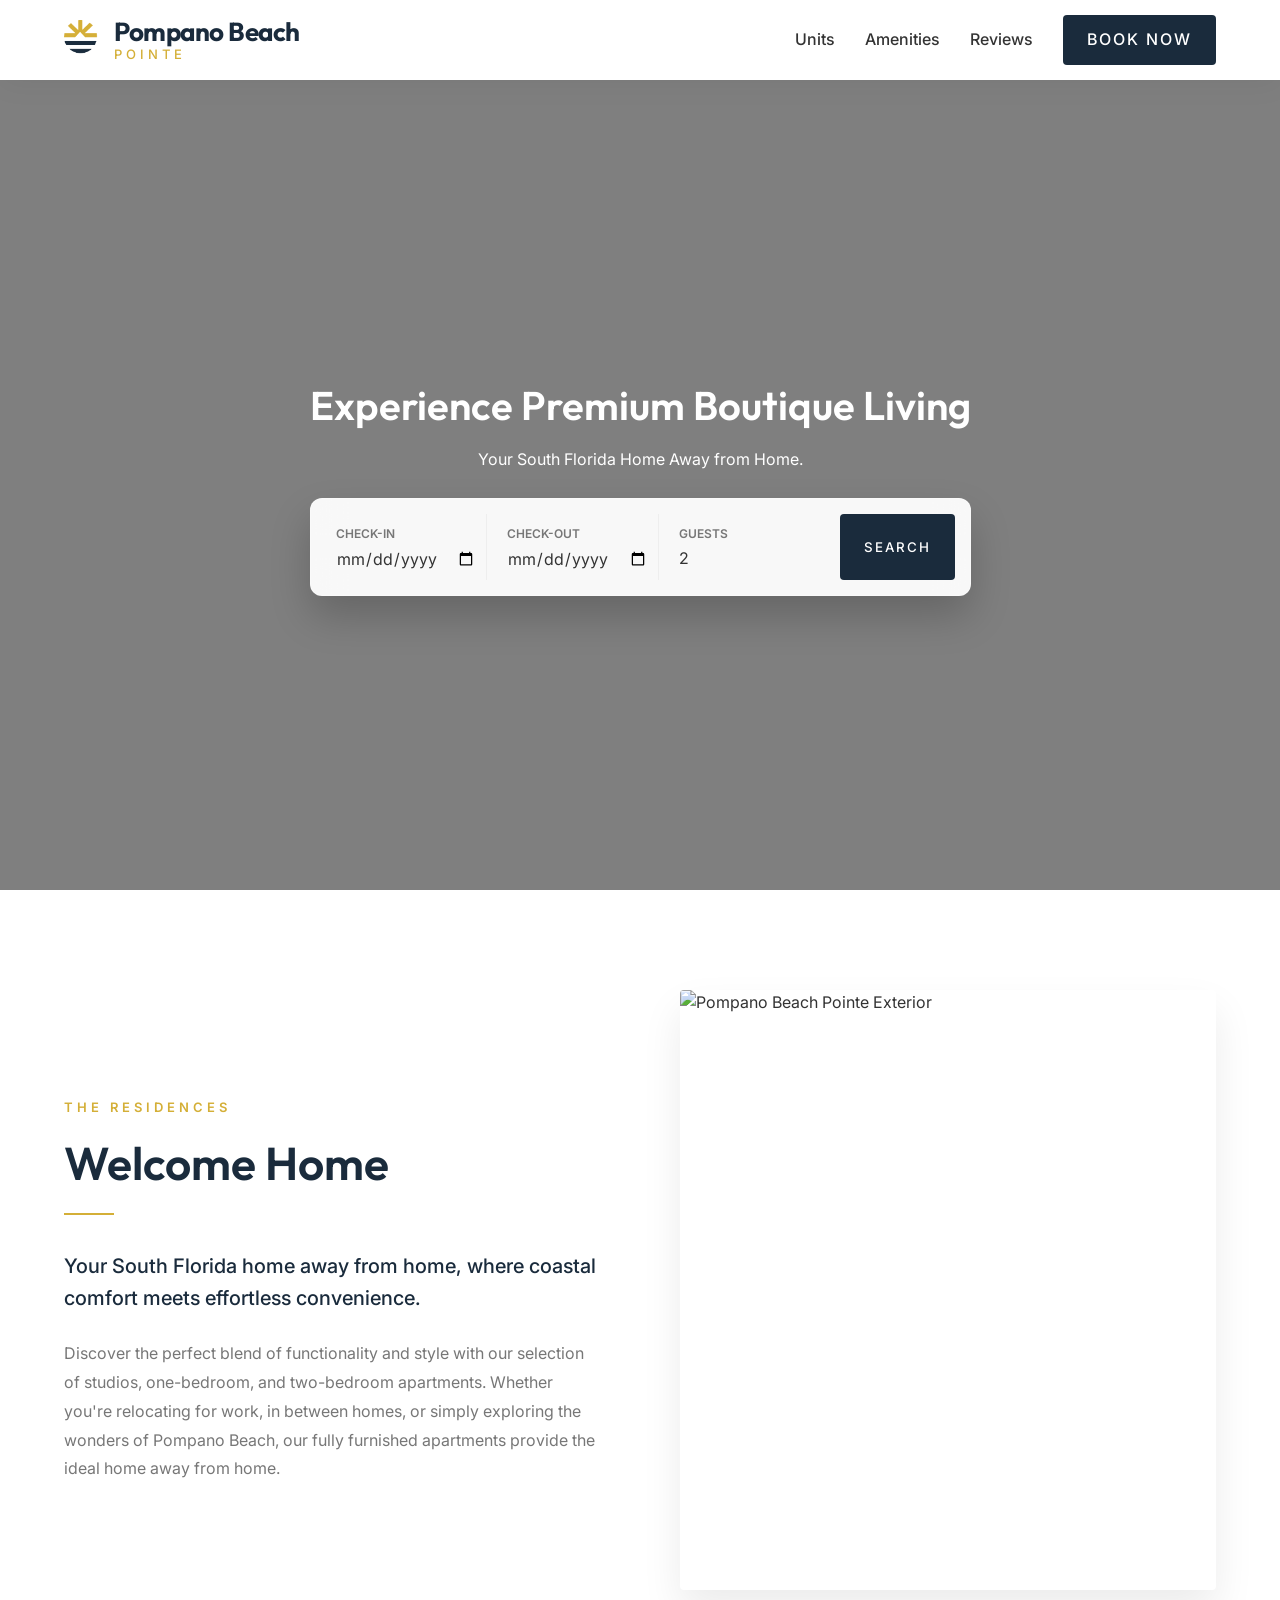
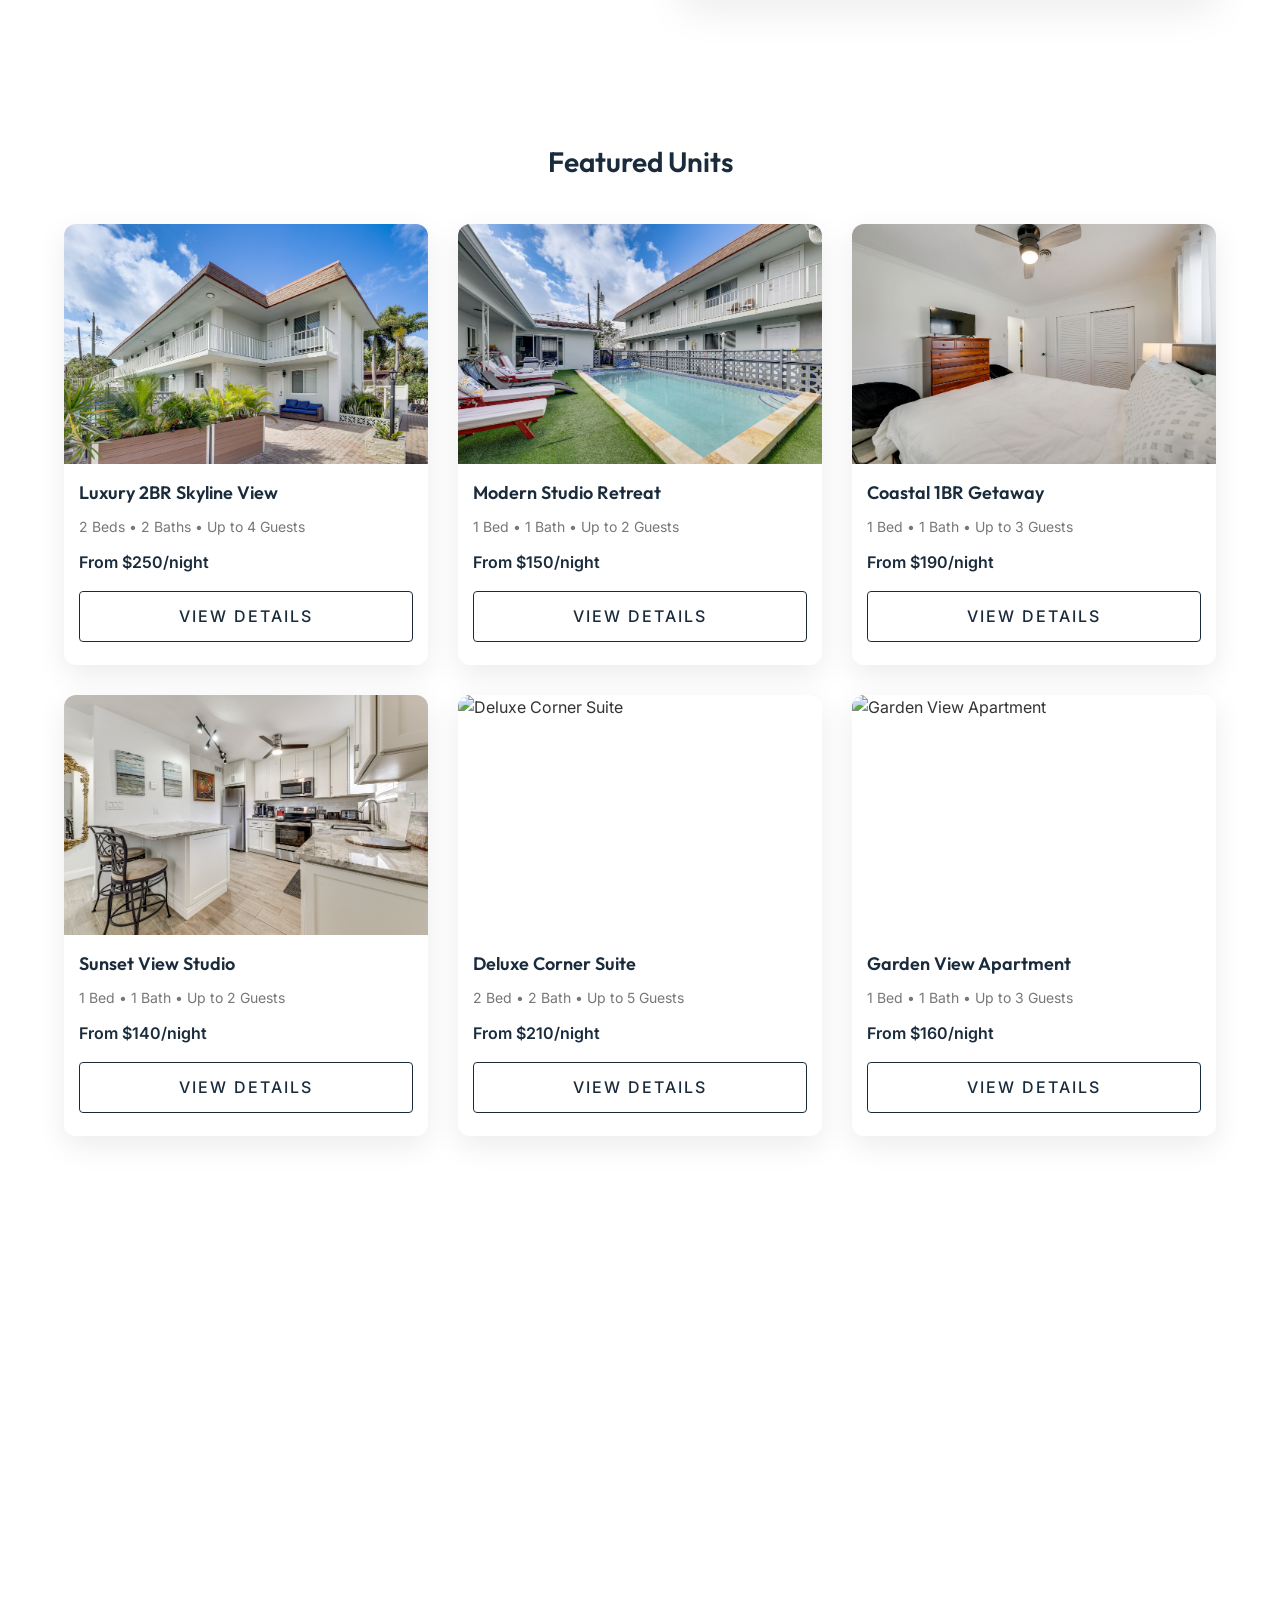
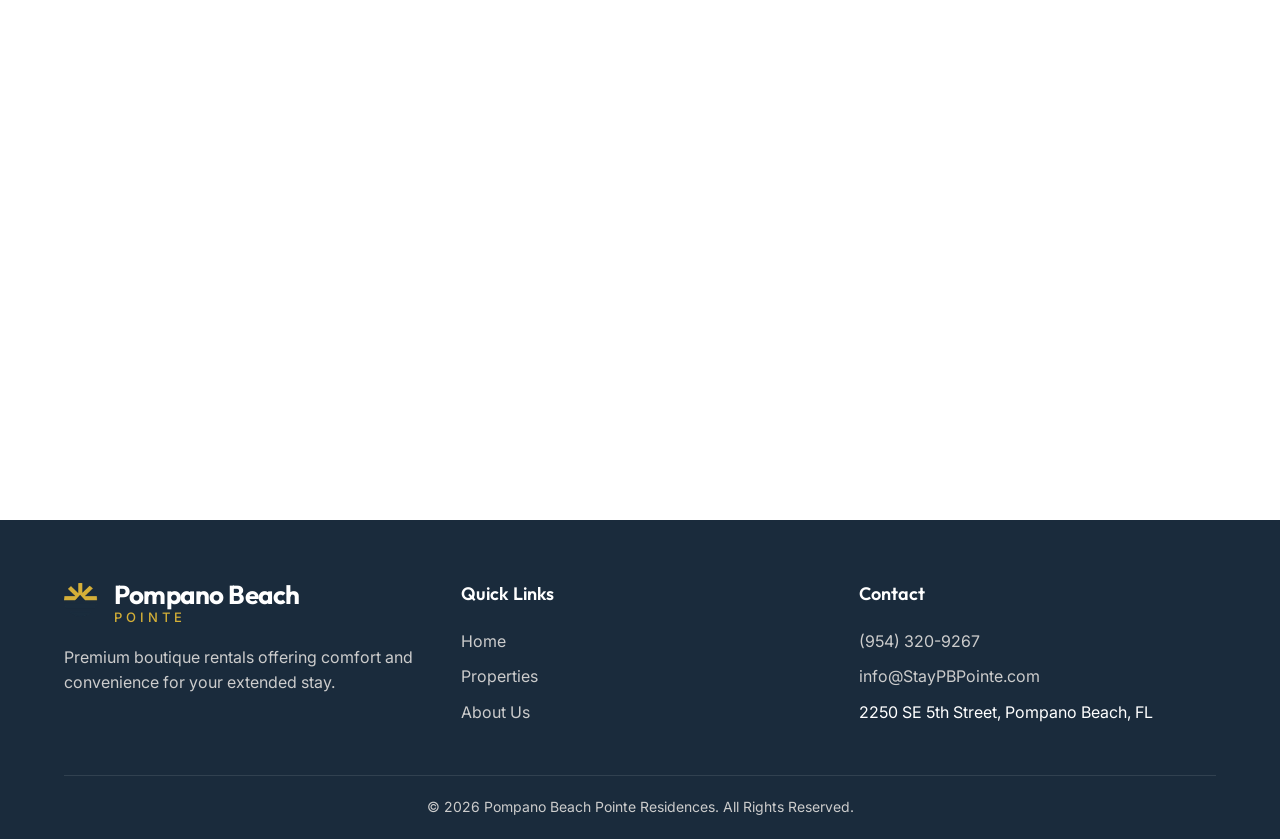
==== Design 1/design-1.html @ 29967b48 "first commit" ====
<!DOCTYPE html>
<html lang="en">
<head>
    <meta charset="UTF-8">
    <meta name="viewport" content="width=device-width, initial-scale=1.0">
    <title>Pompano Beach Pointe | Premium Direct Booking</title>
    
    <!-- Google Fonts -->
    <link rel="preconnect" href="https://fonts.googleapis.com">
    <link rel="preconnect" href="https://fonts.gstatic.com" crossorigin>
    <link href="https://fonts.googleapis.com/css2?family=Inter:wght@400;500&family=Outfit:wght@500;600&display=swap" rel="stylesheet">
    
    <!-- CSS -->
    <link rel="stylesheet" href="design-1.css">
</head>
<body>

    <!-- NAVBAR -->
    <nav class="navbar">
        <a href="#" class="logo">
            <img src="../ExtractedAssets/SE5th - New Website/logo_custom.png" alt="Pompano Beach Pointe Logo" class="logo-img">
            <div class="logo-text">
                <span class="logo-main">Pompano Beach</span>
                <span class="logo-sub">Pointe</span>
            </div>
        </a>
        <div class="nav-links">
            <a href="#">Units</a>
            <a href="#">Amenities</a>
            <a href="#">Reviews</a>
            <a href="#" class="btn btn-primary">Book Now</a>
        </div>
    </nav>
    
    <!-- HERO SECTION -->
    <section class="hero">
        <div class="hero-content">
            <h1>Experience Premium Boutique Living</h1>
            <p>Your South Florida Home Away from Home.</p>
            
            <div class="search-bar">
                <div class="search-field">
                    <label for="checkin">Check-in</label>
                    <input type="date" id="checkin" name="checkin">
                </div>
                <div class="search-field">
                    <label for="checkout">Check-out</label>
                    <input type="date" id="checkout" name="checkout">
                </div>
                <div class="search-field">
                    <label for="guests">Guests</label>
                    <input type="number" id="guests" name="guests" min="1" max="10" value="2">
                </div>
                <button class="btn btn-primary">Search</button>
            </div>
        </div>
    </section>

    <!-- WELCOME HOME SECTION -->
    <section class="section about-minimal animate-on-scroll">
        <div class="minimal-container">
            <div class="minimal-text">
                <span class="minimal-eyebrow">The Residences</span>
                <h2 class="minimal-title">Welcome Home</h2>
                <div class="minimal-divider"></div>
                <p class="minimal-lead">Your South Florida home away from home, where coastal comfort meets effortless convenience.</p>
                <p class="minimal-body">Discover the perfect blend of functionality and style with our selection of studios, one-bedroom, and two-bedroom apartments. Whether you're relocating for work, in between homes, or simply exploring the wonders of Pompano Beach, our fully furnished apartments provide the ideal home away from home.</p>
            </div>
            <div class="minimal-image animate-on-scroll delay-2">
                <img src="../ExtractedAssets/SE5th - New Website/SE5TH Property Pictures/2250 SE 5th St_25.jpg" alt="Pompano Beach Pointe Exterior" onerror="this.onerror=null; this.src='https://via.placeholder.com/600x800?text=Property+Photo'">
            </div>
        </div>
    </section>

    <!-- FEATURED UNITS -->
    <section class="section">
        <h2 class="section-title">Featured Units</h2>
        <div class="units-grid">
            <div class="unit-card animate-on-scroll delay-1">
                <div class="unit-img-wrapper">
                    <img src="../ExtractedAssets/SE5th - New Website/2250 Unit -1/a0FPl00000dbY97MAE.jpeg" alt="Unit 1" class="unit-img" onerror="this.onerror=null; this.src='https://via.placeholder.com/400x250?text=Unit+Image'">
                </div>
                <div class="unit-info">
                    <h3>Luxury 2BR Skyline View</h3>
                    <p>2 Beds • 2 Baths • Up to 4 Guests</p>
                    <div class="price">From $250/night</div>
                    <a href="unit.html" class="btn btn-secondary" style="width: 100%;">View Details</a>
                </div>
            </div>
            <div class="unit-card animate-on-scroll delay-2">
                <div class="unit-img-wrapper">
                    <img src="../ExtractedAssets/SE5th - New Website/2250 Unit -1/a0FPl00000dbYAjMAM.jpeg" alt="Unit 2" class="unit-img" onerror="this.onerror=null; this.src='https://via.placeholder.com/400x250?text=Unit+Image'">
                </div>
                <div class="unit-info">
                    <h3>Modern Studio Retreat</h3>
                    <p>1 Bed • 1 Bath • Up to 2 Guests</p>
                    <div class="price">From $150/night</div>
                    <a href="unit.html" class="btn btn-secondary" style="width: 100%;">View Details</a>
                </div>
            </div>
            <div class="unit-card animate-on-scroll delay-3">
                <div class="unit-img-wrapper">
                    <img src="../ExtractedAssets/SE5th - New Website/2270 Unit -NW/a0FPl00000fucFuMAI.jpeg" alt="Unit 3" class="unit-img" onerror="this.onerror=null; this.src='https://via.placeholder.com/400x250?text=Unit+Image'">
                </div>
                <div class="unit-info">
                    <h3>Coastal 1BR Getaway</h3>
                    <p>1 Bed • 1 Bath • Up to 3 Guests</p>
                    <div class="price">From $190/night</div>
                    <a href="unit.html" class="btn btn-secondary" style="width: 100%;">View Details</a>
                </div>
            </div>
            <div class="unit-card animate-on-scroll delay-4">
                <div class="unit-img-wrapper">
                    <img src="../ExtractedAssets/SE5th - New Website/2250 Unit -1/a0FPl00000dbYHBMA2.jpeg" alt="Unit 4" class="unit-img" onerror="this.onerror=null; this.src='https://via.placeholder.com/400x250?text=Unit+Image'">
                </div>
                <div class="unit-info">
                    <h3>Sunset View Studio</h3>
                    <p>1 Bed • 1 Bath • Up to 2 Guests</p>
                    <div class="price">From $140/night</div>
                    <a href="unit.html" class="btn btn-secondary" style="width: 100%;">View Details</a>
                </div>
            </div>
            
            <!-- Unit Card 5 -->
            <div class="unit-card animate-on-scroll delay-1">
                <div class="unit-img-wrapper">
                    <img src="../ExtractedAssets/SE5th - New Website/SE5TH Property Pictures/2250 SE 5th St_34.jpg" alt="Deluxe Corner Suite" class="unit-img" onerror="this.onerror=null; this.src='https://via.placeholder.com/400x300?text=Property+Photo'">
                </div>
                <div class="unit-info">
                    <h3>Deluxe Corner Suite</h3>
                    <p>2 Bed • 2 Bath • Up to 5 Guests</p>
                    <div class="price">From $210/night</div>
                    <a href="unit.html" class="btn btn-secondary" style="width: 100%;">View Details</a>
                </div>
            </div>
            
            <!-- Unit Card 6 -->
            <div class="unit-card animate-on-scroll delay-2">
                <div class="unit-img-wrapper">
                    <img src="../ExtractedAssets/SE5th - New Website/SE5TH Property Pictures/2250 SE 5th St_35.jpg" alt="Garden View Apartment" class="unit-img" onerror="this.onerror=null; this.src='https://via.placeholder.com/400x300?text=Property+Photo'">
                </div>
                <div class="unit-info">
                    <h3>Garden View Apartment</h3>
                    <p>1 Bed • 1 Bath • Up to 3 Guests</p>
                    <div class="price">From $160/night</div>
                    <a href="unit.html" class="btn btn-secondary" style="width: 100%;">View Details</a>
                </div>
            </div>
        </div>
    </section>

    <!-- AMENITIES -->
    <section class="section amenities-section animate-on-scroll">
        <h2 class="section-title">Property Amenities</h2>
        <div class="amenities-grid">
            <div class="amenity-item animate-on-scroll delay-1">
                <svg class="amenity-icon" xmlns="http://www.w3.org/2000/svg" width="24" height="24" viewBox="0 0 24 24" fill="none" stroke="currentColor" stroke-width="2" stroke-linecap="round" stroke-linejoin="round"><path d="M2 6c.6.5 1.2 1 2.5 1C7 7 7 5 9.5 5c2.6 0 2.4 2 5 2 2.5 0 2.5-2 5-2 1.3 0 1.9.5 2.5 1"/><path d="M2 12c.6.5 1.2 1 2.5 1 2.5 0 2.5-2 5-2 2.6 0 2.4 2 5 2 2.5 0 2.5-2 5-2 1.3 0 1.9.5 2.5 1"/><path d="M2 18c.6.5 1.2 1 2.5 1 2.5 0 2.5-2 5-2 2.6 0 2.4 2 5 2 2.5 0 2.5-2 5-2 1.3 0 1.9.5 2.5 1"/></svg>
                <h4>Resort-Style Pool</h4>
                <p>Relax and unwind in our heated outdoor pool.</p>
            </div>
            <div class="amenity-item animate-on-scroll delay-2">
                <svg class="amenity-icon" xmlns="http://www.w3.org/2000/svg" width="24" height="24" viewBox="0 0 24 24" fill="none" stroke="currentColor" stroke-width="2" stroke-linecap="round" stroke-linejoin="round"><polyline points="22 12 18 12 15 21 9 3 6 12 2 12"></polyline></svg>
                <h4>Fitness Center</h4>
                <p>State-of-the-art equipment for your daily workout.</p>
            </div>
            <div class="amenity-item animate-on-scroll delay-3">
                <svg class="amenity-icon" xmlns="http://www.w3.org/2000/svg" width="24" height="24" viewBox="0 0 24 24" fill="none" stroke="currentColor" stroke-width="2" stroke-linecap="round" stroke-linejoin="round"><path d="M5 12.55a11 11 0 0 1 14.08 0"/><path d="M1.42 9a16 16 0 0 1 21.16 0"/><path d="M8.53 16.11a6 6 0 0 1 6.95 0"/><line x1="12" y1="20" x2="12.01" y2="20"/></svg>
                <h4>Fast Wi-Fi</h4>
                <p>High-speed internet for work and entertainment.</p>
            </div>
            <div class="amenity-item animate-on-scroll delay-4">
                <svg class="amenity-icon" xmlns="http://www.w3.org/2000/svg" width="24" height="24" viewBox="0 0 24 24" fill="none" stroke="currentColor" stroke-width="2" stroke-linecap="round" stroke-linejoin="round"><circle cx="12" cy="12" r="10"/><path d="M9 17V7h4a3 3 0 0 1 0 6H9"/></svg>
                <h4>Secure Parking</h4>
                <p>Complimentary dedicated parking for guests.</p>
            </div>
        </div>
    </section>

    <!-- CTA SECTION -->
    <section class="cta-section animate-on-scroll">
        <div class="cta-container">
            <div class="cta-review">
                <div class="stars">★★★★★</div>
                <p class="review-quote">"Absolutely stunning property. The attention to detail, the location, and the incredible amenities made our stay unforgettable. Will definitely be returning!"</p>
                <p class="review-author">— Sarah M., Recent Guest</p>
            </div>
            <div class="cta-action">
                <h2>Ready for Your Pompano Beach Getaway?</h2>
                <p>Book directly with us for the best rates and exclusive perks.</p>
                <a href="#" class="btn btn-primary">Check Availability</a>
            </div>
        </div>
    </section>

    <!-- FOOTER -->
    <footer class="footer">
        <div class="footer-content">
            <div class="footer-col">
                <a href="#" class="logo footer-logo">
                    <img src="../ExtractedAssets/SE5th - New Website/logo_custom.png" alt="Pompano Beach Pointe Logo" class="logo-img">
                    <div class="logo-text">
                        <span class="logo-main">Pompano Beach</span>
                        <span class="logo-sub">Pointe</span>
                    </div>
                </a>
                <p style="margin-top: 20px;">Premium boutique rentals offering comfort and convenience for your extended stay.</p>
            </div>
            <div class="footer-col">
                <h3>Quick Links</h3>
                <ul>
                    <li><a href="#">Home</a></li>
                    <li><a href="#">Properties</a></li>
                    <li><a href="#">About Us</a></li>
                </ul>
            </div>
            <div class="footer-col">
                <h3>Contact</h3>
                <ul>
                    <li><a href="tel:9543209267">(954) 320-9267</a></li>
                    <li><a href="mailto:info@StayPBPointe.com">info@StayPBPointe.com</a></li>
                    <li>2250 SE 5th Street, Pompano Beach, FL</li>
                </ul>
            </div>
        </div>
        <div class="footer-bottom">
            &copy; 2026 Pompano Beach Pointe Residences. All Rights Reserved.
        </div>
    </footer>

    <!-- JS Scripts -->
    <script src="design-1.js"></script>
</body>
</html>
---- Design 1/design-1.css ----
/* DESIGN SYSTEM VARIABLES */
:root {
  --primary: #1A2B3C;
  --accent: #D4AF37;
  --bg-white: #FFFFFF;
  --bg-off-white: #FAFAFA;
  --text-dark: #333333;
  --text-muted: #777777;
  
  --font-heading: 'Outfit', sans-serif;
  --font-body: 'Inter', sans-serif;
}

/* RESET & GLOBAL */
* {
  box-sizing: border-box;
  margin: 0;
  padding: 0;
}

body {
  font-family: var(--font-body);
  color: var(--text-dark);
  background-color: var(--bg-white);
  line-height: 1.6;
}

h1, h2, h3, h4, h5, h6 {
  font-family: var(--font-heading);
  color: var(--primary);
  font-weight: 600;
  margin-bottom: 1rem;
}

a {
  text-decoration: none;
  color: inherit;
  transition: color 0.3s ease;
}

/* BUTTONS */
.btn {
  display: inline-block;
  padding: 12px 24px;
  border-radius: 4px;
  font-family: var(--font-body);
  font-weight: 500;
  text-transform: uppercase;
  letter-spacing: 2px;
  cursor: pointer;
  transition: all 0.4s cubic-bezier(0.25, 1, 0.5, 1);
  border: none;
  text-align: center;
  position: relative;
  overflow: hidden;
  z-index: 1;
}

.btn::after {
  content: '';
  position: absolute;
  top: 50%;
  left: 50%;
  width: 300%;
  height: 300%;
  background: rgba(255,255,255,0.2);
  transform: translate(-50%, -50%) rotate(45deg) translateY(100%);
  transition: all 0.6s cubic-bezier(0.25, 1, 0.5, 1);
  z-index: -1;
}

.btn:hover::after {
  transform: translate(-50%, -50%) rotate(45deg) translateY(0%);
}

.btn-primary {
  background-color: var(--primary);
  color: var(--bg-white);
}

.btn-primary:hover {
  background-color: var(--accent);
  color: var(--primary);
  box-shadow: 0 8px 25px rgba(212, 175, 55, 0.4);
  transform: translateY(-2px);
}

.btn-secondary {
  background-color: transparent;
  border: 1px solid var(--primary);
  color: var(--primary);
}

.btn-secondary:hover {
  background-color: var(--primary);
  color: var(--bg-white);
}

/* NAVBAR */
.navbar {
  display: flex;
  justify-content: space-between;
  align-items: center;
  padding: 15px 5%;
  background-color: rgba(255, 255, 255, 0.85);
  backdrop-filter: blur(12px);
  -webkit-backdrop-filter: blur(12px);
  box-shadow: 0 4px 30px rgba(0, 0, 0, 0.05);
  position: sticky;
  top: 0;
  z-index: 1000;
  transition: all 0.4s ease;
}

.navbar .logo {
  display: flex;
  align-items: center;
  gap: 15px;
  text-decoration: none;
}

.logo-img {
  height: 45px;
  width: auto;
  object-fit: contain;
  transform: translateY(3px);
}

.logo-text {
  display: flex;
  flex-direction: column;
  line-height: 1.1;
}

.logo-main {
  font-family: var(--font-heading);
  font-size: 26px;
  font-weight: 700;
  color: var(--primary);
  letter-spacing: -0.5px;
}

.logo-sub {
  font-family: var(--font-body);
  font-size: 13px;
  font-weight: 500;
  color: var(--accent);
  letter-spacing: 4px;
  text-transform: uppercase;
}

.nav-links {
  display: flex;
  gap: 30px;
  align-items: center;
}

.nav-links a {
  font-weight: 500;
}

.nav-links a:not(.btn):hover {
  color: var(--accent);
}

/* FOOTER */
.footer {
  background-color: var(--primary);
  color: var(--bg-white);
  padding: 60px 5% 20px;
  margin-top: 80px;
}

.footer-content {
  display: flex;
  justify-content: space-between;
  flex-wrap: wrap;
  gap: 40px;
  margin-bottom: 40px;
}

.footer-col {
  flex: 1;
  min-width: 200px;
}

.footer-col h3 {
  color: var(--bg-white);
  font-size: 18px;
  margin-bottom: 20px;
}

.footer-logo {
  display: flex;
  align-items: center;
  gap: 15px;
  text-decoration: none;
}

.footer-logo .logo-main {
  color: var(--bg-white);
}

.footer-col p {
  color: #ccc;
  margin-bottom: 10px;
}

.footer-col ul {
  list-style: none;
}

.footer-col ul li {
  margin-bottom: 10px;
}

.footer-col ul li a {
  color: #ccc;
}

.footer-col ul li a:hover {
  color: var(--accent);
}

.footer-bottom {
  text-align: center;
  padding-top: 20px;
  border-top: 1px solid rgba(255,255,255,0.1);
  color: #ccc;
  font-size: 14px;
}

/* HERO SECTION */
.hero {
  position: relative;
  height: 90vh;
  min-height: 600px;
  display: flex;
  align-items: center;
  justify-content: center;
  text-align: center;
  color: var(--bg-white);
  background: url('../ExtractedAssets/SE5th - New Website/SE5TH Property Pictures/2250 SE 5th St_23.jpg') no-repeat center center/cover;
}

.hero::before {
  content: '';
  position: absolute;
  top: 0; left: 0; right: 0; bottom: 0;
  background: rgba(0, 0, 0, 0.5); /* Dark overlay */
  z-index: 1;
}

.hero-content {
  position: relative;
  z-index: 2;
  max-width: 800px;
  padding: 0 20px;
}

.hero h1 {
  font-size: 42px;
  color: var(--bg-white);
  margin-bottom: 15px;
}

.hero p {
  font-size: 18px;
  margin-bottom: 30px;
}

/* SEARCH BAR */
.search-bar {
  display: flex;
  background: rgba(255, 255, 255, 0.95);
  backdrop-filter: blur(16px);
  -webkit-backdrop-filter: blur(16px);
  padding: 15px;
  border-radius: 12px;
  gap: 10px;
  flex-wrap: wrap;
  justify-content: space-between;
  max-width: 1400px;
  margin: 0 auto;
  box-shadow: 0 20px 40px rgba(0,0,0,0.2);
  border: 1px solid rgba(255,255,255,0.2);
  transform: translateY(30px);
  animation: slideUpFade 1s cubic-bezier(0.16, 1, 0.3, 1) forwards 0.5s;
  opacity: 0;
}

.search-field {
  flex: 1;
  min-width: 150px;
  display: flex;
  flex-direction: column;
  text-align: left;
  padding: 10px;
  border-right: 1px solid #eee;
}

.search-field:last-of-type {
  border-right: none;
}

.search-field label {
  font-size: 12px;
  font-weight: 600;
  color: var(--text-muted);
  text-transform: uppercase;
  margin-bottom: 5px;
}

.search-field input {
  border: none;
  font-family: var(--font-body);
  font-size: 16px;
  color: var(--text-dark);
  outline: none;
  background: transparent;
}

/* SECTION GLOBAL */
.section {
  padding: 50px 5%;
  max-width: 1400px;
  margin: 0 auto;
}

.section-title {
  text-align: center;
  font-size: 28px;
  margin-bottom: 40px;
}

/* ABOUT SECTION MINIMAL */
.about-minimal {
  padding: 100px 5%;
  background-color: var(--bg-white);
  max-width: 1400px;
  margin: 0 auto;
}

.minimal-container {
  display: grid;
  grid-template-columns: 1fr 1fr;
  gap: 80px;
  align-items: center;
}

.minimal-eyebrow {
  display: block;
  font-family: var(--font-body);
  color: var(--accent);
  text-transform: uppercase;
  letter-spacing: 4px;
  font-size: 13px;
  font-weight: 600;
  margin-bottom: 20px;
}

.minimal-title {
  font-size: 46px;
  font-family: var(--font-heading);
  color: var(--primary);
  margin-bottom: 25px;
  line-height: 1.1;
}

.minimal-divider {
  width: 50px;
  height: 2px;
  background-color: var(--accent);
  margin-bottom: 35px;
}

.minimal-lead {
  font-size: 20px;
  color: var(--primary);
  line-height: 1.6;
  margin-bottom: 25px;
  font-weight: 500;
}

.minimal-body {
  font-size: 16px;
  color: var(--text-muted);
  line-height: 1.8;
}

.minimal-image {
  width: 100%;
  height: 600px;
  overflow: hidden;
  border-radius: 4px;
  box-shadow: 0 20px 40px rgba(0,0,0,0.08);
}

.minimal-image img {
  width: 100%;
  height: 100%;
  object-fit: cover;
  transition: transform 1.2s cubic-bezier(0.25, 1, 0.5, 1);
}

.minimal-container:hover .minimal-image img {
  transform: scale(1.04);
}

/* FEATURED UNITS */
.units-grid {
  display: grid;
  grid-template-columns: repeat(3, 1fr);
  gap: 30px;
  margin-top: 40px;
}

.unit-card {
  background: var(--bg-white);
  border-radius: 12px;
  overflow: hidden;
  box-shadow: 0 10px 30px rgba(0,0,0,0.08);
  transition: all 0.5s cubic-bezier(0.25, 1, 0.5, 1);
  position: relative;
}

.unit-card:hover {
  transform: translateY(-10px);
  box-shadow: 0 20px 40px rgba(0,0,0,0.15);
}

.unit-img-wrapper {
  overflow: hidden;
  width: 100%;
  height: 240px;
}

.unit-img {
  width: 100%;
  height: 100%;
  object-fit: cover;
  transition: transform 0.7s cubic-bezier(0.25, 1, 0.5, 1);
}

.unit-card:hover .unit-img {
  transform: scale(1.08);
}

.unit-info {
  padding: 15px;
}

.unit-info h3 {
  font-size: 18px;
  margin-bottom: 8px;
}

.unit-info p {
  color: var(--text-muted);
  font-size: 14px;
  margin-bottom: 12px;
}

.price {
  font-weight: 600;
  color: var(--primary);
  font-size: 16px;
  margin-bottom: 15px;
}

/* AMENITIES */
.amenities-section {
  background-color: var(--bg-off-white);
}

.amenities-grid {
  display: grid;
  grid-template-columns: repeat(auto-fit, minmax(180px, 1fr));
  gap: 25px;
  text-align: center;
}

.amenity-item {
  padding: 20px 15px;
  background: var(--bg-white);
  border-radius: 10px;
  box-shadow: 0 4px 15px rgba(0,0,0,0.03);
  transition: all 0.4s ease;
}

.amenity-item:hover {
  transform: translateY(-10px);
  box-shadow: 0 15px 30px rgba(0,0,0,0.08);
}

.amenity-icon {
  width: 32px;
  height: 32px;
  margin-bottom: 15px;
  color: var(--accent);
  transition: transform 0.4s ease;
}

.amenity-item:hover .amenity-icon {
  transform: scale(1.1) translateY(-2px);
}

.amenity-item h4 {
  font-size: 18px;
  margin-bottom: 8px;
  font-family: var(--font-heading);
}

/* --- ANIMATIONS --- */
@keyframes slideUpFade {
  from { opacity: 0; transform: translateY(40px); }
  to { opacity: 1; transform: translateY(0); }
}

.animate-on-scroll {
  opacity: 0;
  transform: translateY(30px);
  transition: opacity 0.8s cubic-bezier(0.16, 1, 0.3, 1), transform 0.8s cubic-bezier(0.16, 1, 0.3, 1);
  will-change: opacity, transform;
}

.animate-on-scroll.show {
  opacity: 1;
  transform: translateY(0);
}

/* Staggering delays for grids */
.delay-1 { transition-delay: 0.1s; }
.delay-2 { transition-delay: 0.2s; }
.delay-3 { transition-delay: 0.3s; }
.delay-4 { transition-delay: 0.4s; }

.hero h1 {
  font-size: 40px;
  color: var(--bg-white);
  margin-bottom: 10px;
  animation: slideUpFade 1s cubic-bezier(0.16, 1, 0.3, 1) forwards 0.1s;
  opacity: 0;
}

.hero p {
  font-size: 16px;
  margin-bottom: 25px;
  animation: slideUpFade 1s cubic-bezier(0.16, 1, 0.3, 1) forwards 0.3s;
  opacity: 0;
}

/* CTA SECTION */
.cta-section {
  background-color: var(--primary);
  color: var(--bg-white);
  padding: 80px 5%;
  margin-top: 80px;
}

.cta-container {
  max-width: 1400px;
  margin: 0 auto;
  display: grid;
  grid-template-columns: 1fr 1fr;
  gap: 60px;
  align-items: center;
}

.cta-review {
  padding-right: 40px;
  border-right: 1px solid rgba(255,255,255,0.1);
}

.stars {
  color: var(--accent);
  font-size: 24px;
  letter-spacing: 2px;
  margin-bottom: 20px;
}

.review-quote {
  font-size: 24px;
  font-family: var(--font-heading);
  font-style: italic;
  line-height: 1.4;
  margin-bottom: 20px;
  color: var(--bg-white);
}

.review-author {
  color: var(--accent);
  font-size: 16px;
  font-weight: 500;
  letter-spacing: 1px;
}

.cta-action {
  padding-left: 20px;
}

.cta-action h2 {
  color: var(--bg-white);
  font-size: 36px;
  margin-bottom: 15px;
}

.cta-action p {
  color: rgba(255,255,255,0.8);
  font-size: 18px;
  margin-bottom: 30px;
}

.cta-action .btn-primary {
  background-color: var(--accent);
  color: var(--primary);
}

.cta-action .btn-primary:hover {
  background-color: var(--bg-white);
}

/* =========================================
   RESPONSIVE DESIGN (MEDIA QUERIES)
   ========================================= */

/* TABLET STYLES (Max Width: 992px) */
@media (max-width: 992px) {
  .hero-content h1 {
    font-size: 46px !important;
  }
  
  .units-grid {
    grid-template-columns: repeat(2, 1fr);
  }
  
  .minimal-container {
    gap: 40px;
  }

  .minimal-title {
    font-size: 38px;
  }
}

/* MOBILE STYLES (Max Width: 768px) */
@media (max-width: 768px) {
  /* Navbar */
  .navbar {
    flex-direction: column;
    padding: 15px 5%;
    gap: 10px;
  }
  
  .nav-links {
    width: 100%;
    justify-content: center;
    flex-wrap: wrap;
    gap: 10px;
  }
  
  .nav-links .btn {
    width: 100%;
    margin-top: 5px;
  }

  /* Hero & Search */
  .hero h1 {
    font-size: 28px !important;
  }
  
  .search-bar {
    flex-direction: column;
    gap: 10px;
    padding: 15px;
    border-radius: 16px;
  }
  
  .search-field {
    width: 100%;
    border-right: none;
    border-bottom: 1px solid rgba(0,0,0,0.1);
    padding-bottom: 10px;
  }
  
  .search-field:last-of-type {
    border-bottom: none;
    padding-bottom: 0;
  }
  
  .search-bar .btn {
    width: 100%;
    margin-top: 5px;
  }

  /* Welcome Home Minimal */
  .minimal-container {
    grid-template-columns: 1fr;
    gap: 25px;
  }
  
  .minimal-image {
    height: 250px;
  }
  
  .minimal-title {
    font-size: 26px;
    margin-bottom: 15px;
  }
  
  .minimal-lead {
    font-size: 16px;
    margin-bottom: 15px;
  }
  
  .minimal-body {
    font-size: 14px;
  }

  /* CTA Mobile */
  .cta-section {
    padding: 50px 5%;
    margin-top: 50px;
  }
  
  .cta-container {
    grid-template-columns: 1fr;
    gap: 25px;
    text-align: center;
  }
  
  .cta-review {
    padding-right: 0;
    border-right: none;
    border-bottom: 1px solid rgba(255,255,255,0.1);
    padding-bottom: 25px;
  }
  
  .cta-action {
    padding-left: 0;
  }
  
  .cta-action h2 {
    font-size: 24px;
  }
  
  .cta-action p {
    font-size: 16px;
  }
  
  .review-quote {
    font-size: 16px;
    margin-bottom: 15px;
  }

  /* Grids & Spacing */
  .units-grid {
    grid-template-columns: 1fr;
  }
  
  .unit-img-wrapper {
    height: 200px;
  }
  
  .unit-info h3 {
    font-size: 16px;
  }
  
  .unit-info p {
    font-size: 13px;
  }
  
  .section {
    padding: 40px 5%;
  }
  
  .section-title {
    font-size: 24px;
    margin-bottom: 25px;
  }

  /* Footer */
  .footer {
    padding: 40px 5% 20px;
    margin-top: 50px;
  }
  
  .footer-content {
    flex-direction: column;
    gap: 25px;
    text-align: center;
  }
  
  .footer-logo {
    justify-content: center;
  }
}
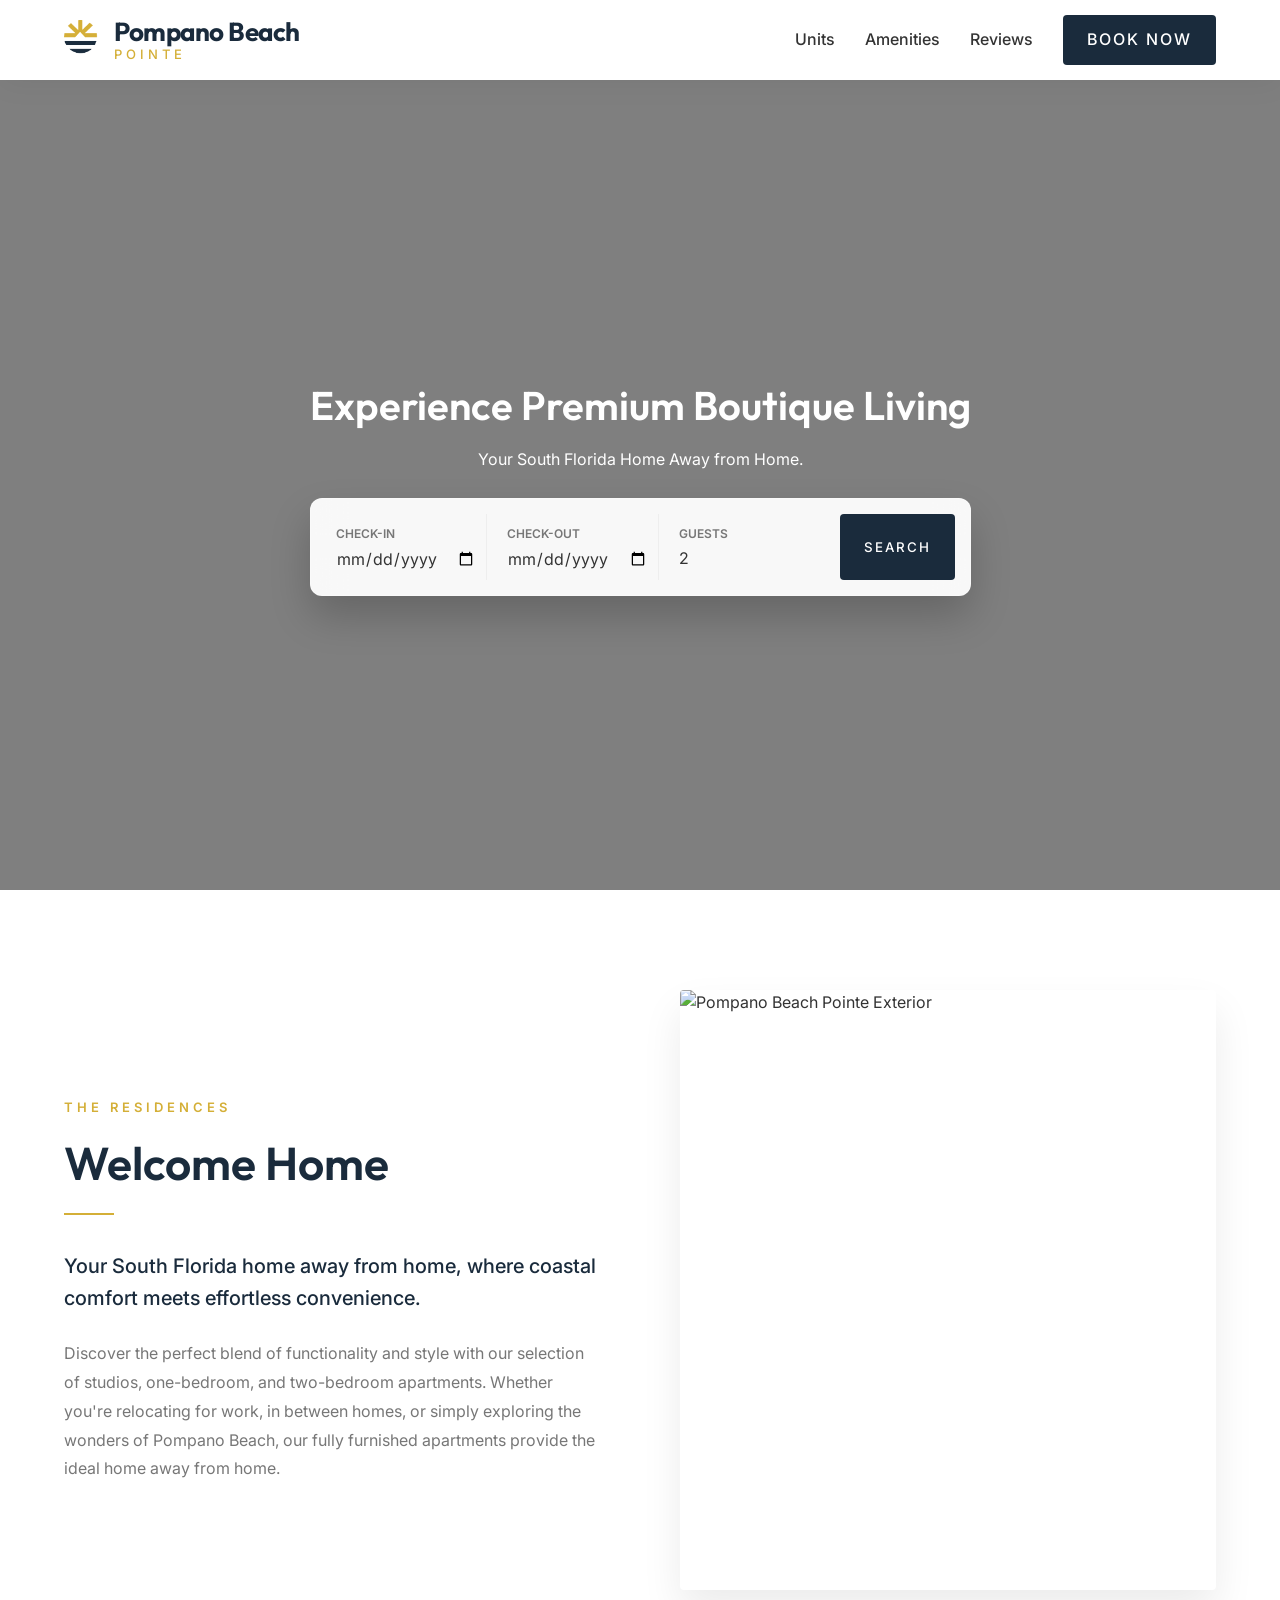
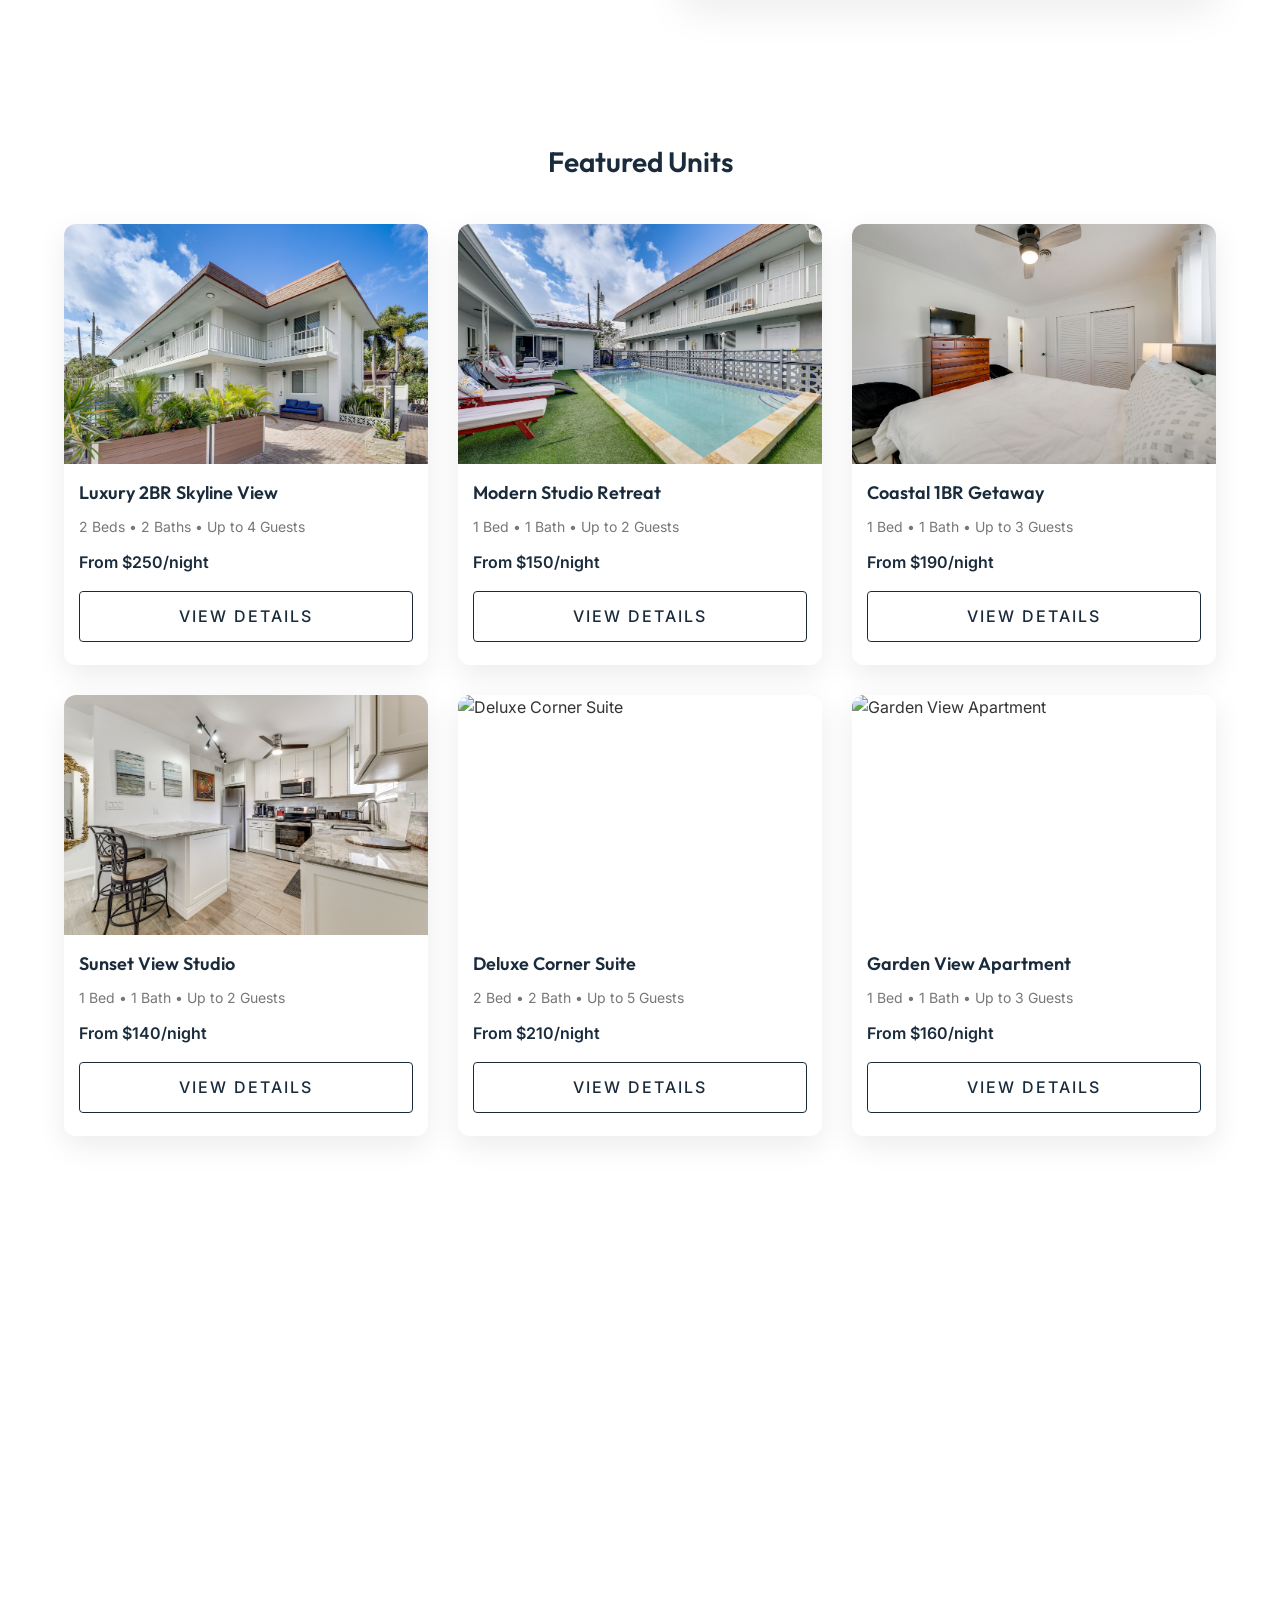
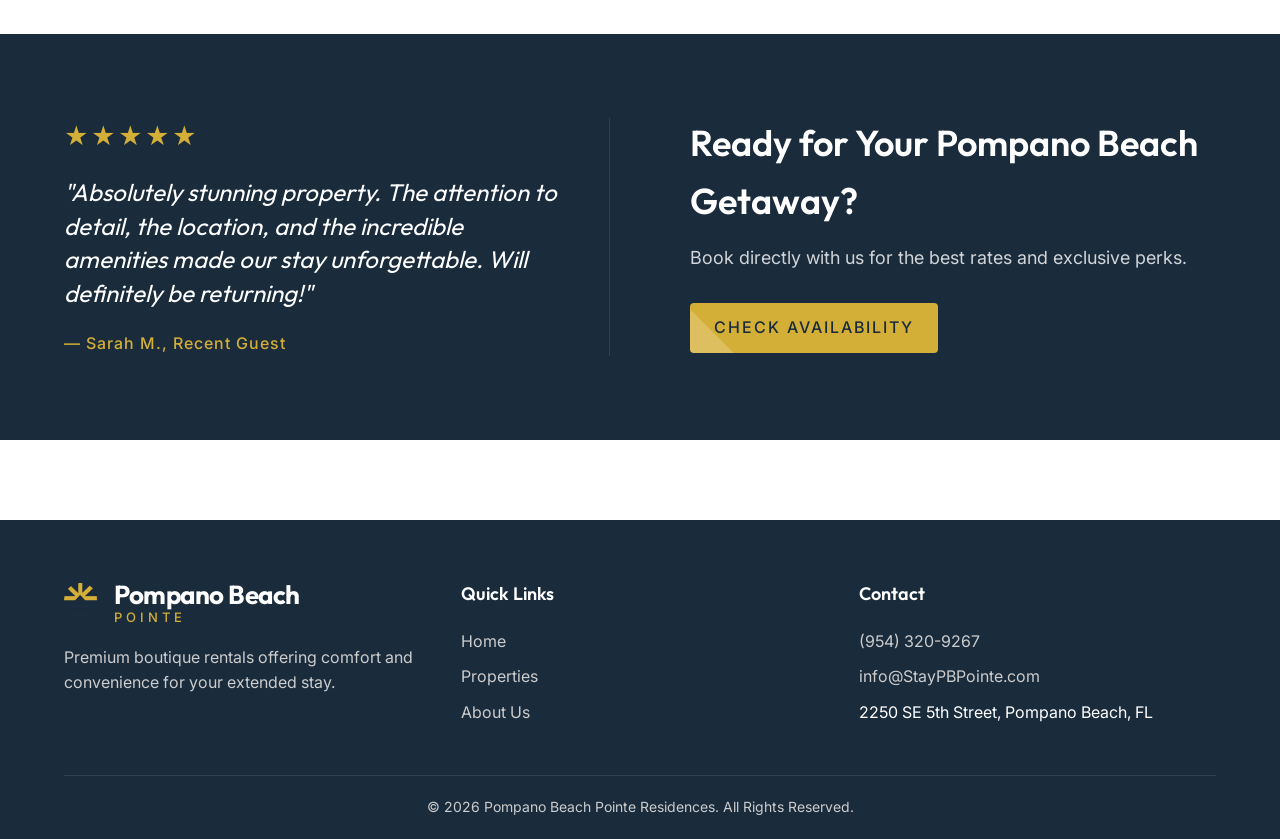
==== commit a8a4784b: "Add mobile hamburger slide drawer + responsive navbar" ====
--- a/Design 1/design-1.html
+++ b/Design 1/design-1.html
@@ -24,13 +24,41 @@
                 <span class="logo-sub">Pointe</span>
             </div>
         </a>
+        <!-- Desktop Nav Links -->
         <div class="nav-links">
             <a href="#">Units</a>
             <a href="#">Amenities</a>
             <a href="#">Reviews</a>
             <a href="#" class="btn btn-primary">Book Now</a>
         </div>
+        <!-- Hamburger Button (Mobile Only) -->
+        <button class="hamburger" id="hamburger" aria-label="Open menu">
+            <span></span>
+            <span></span>
+            <span></span>
+        </button>
     </nav>
+
+    <!-- Mobile Drawer Overlay -->
+    <div class="drawer-overlay" id="drawerOverlay"></div>
+
+    <!-- Mobile Slide-In Drawer -->
+    <div class="mobile-drawer" id="mobileDrawer">
+        <button class="drawer-close" id="drawerClose" aria-label="Close menu">&times;</button>
+        <a href="#" class="drawer-logo">
+            <img src="../ExtractedAssets/SE5th - New Website/logo_custom.png" alt="Logo" class="logo-img">
+            <div class="logo-text">
+                <span class="logo-main">Pompano Beach</span>
+                <span class="logo-sub">Pointe</span>
+            </div>
+        </a>
+        <nav class="drawer-nav">
+            <a href="#" class="drawer-link">Units</a>
+            <a href="#" class="drawer-link">Amenities</a>
+            <a href="#" class="drawer-link">Reviews</a>
+            <a href="#" class="btn btn-primary drawer-book">Book Now</a>
+        </nav>
+    </div>
     
     <!-- HERO SECTION -->
     <section class="hero">
--- a/Design 1/design-1.css
+++ b/Design 1/design-1.css
@@ -163,6 +163,108 @@
   color: var(--accent);
 }
 
+/* HAMBURGER BUTTON (hidden on desktop) */
+.hamburger {
+  display: none;
+  flex-direction: column;
+  justify-content: center;
+  gap: 5px;
+  background: none;
+  border: none;
+  cursor: pointer;
+  padding: 6px;
+  z-index: 1001;
+}
+
+.hamburger span {
+  display: block;
+  width: 24px;
+  height: 2px;
+  background-color: var(--primary);
+  border-radius: 2px;
+  transition: all 0.3s ease;
+}
+
+/* MOBILE DRAWER */
+.mobile-drawer {
+  position: fixed;
+  top: 0;
+  right: -100%;
+  width: 280px;
+  height: 100vh;
+  background: var(--bg-white);
+  z-index: 2000;
+  padding: 30px 25px;
+  box-shadow: -8px 0 40px rgba(0,0,0,0.15);
+  transition: right 0.4s cubic-bezier(0.25, 1, 0.5, 1);
+  display: flex;
+  flex-direction: column;
+  gap: 30px;
+}
+
+.mobile-drawer.open {
+  right: 0;
+}
+
+.drawer-close {
+  position: absolute;
+  top: 20px;
+  right: 20px;
+  background: none;
+  border: none;
+  font-size: 28px;
+  cursor: pointer;
+  color: var(--primary);
+  line-height: 1;
+}
+
+.drawer-logo {
+  display: flex;
+  align-items: center;
+  gap: 12px;
+  margin-top: 10px;
+}
+
+.drawer-nav {
+  display: flex;
+  flex-direction: column;
+  gap: 0;
+}
+
+.drawer-link {
+  font-size: 18px;
+  font-weight: 500;
+  color: var(--primary);
+  padding: 16px 0;
+  border-bottom: 1px solid #eee;
+  transition: color 0.3s ease;
+}
+
+.drawer-link:hover {
+  color: var(--accent);
+}
+
+.drawer-book {
+  margin-top: 25px;
+  text-align: center;
+}
+
+/* DRAWER OVERLAY */
+.drawer-overlay {
+  position: fixed;
+  inset: 0;
+  background: rgba(0,0,0,0.4);
+  z-index: 1999;
+  opacity: 0;
+  pointer-events: none;
+  transition: opacity 0.4s ease;
+}
+
+.drawer-overlay.open {
+  opacity: 1;
+  pointer-events: all;
+}
+
 /* FOOTER */
 .footer {
   background-color: var(--primary);
@@ -645,23 +747,21 @@
 
 /* MOBILE STYLES (Max Width: 768px) */
 @media (max-width: 768px) {
-  /* Navbar */
+  /* Navbar: show logo only, hide desktop links, show hamburger */
   .navbar {
-    flex-direction: column;
-    padding: 15px 5%;
-    gap: 10px;
+    flex-direction: row;
+    padding: 14px 5%;
+    gap: 0;
+    justify-content: space-between;
+    align-items: center;
   }
   
   .nav-links {
-    width: 100%;
-    justify-content: center;
-    flex-wrap: wrap;
-    gap: 10px;
-  }
-  
-  .nav-links .btn {
-    width: 100%;
-    margin-top: 5px;
+    display: none;
+  }
+  
+  .hamburger {
+    display: flex;
   }
 
   /* Hero & Search */
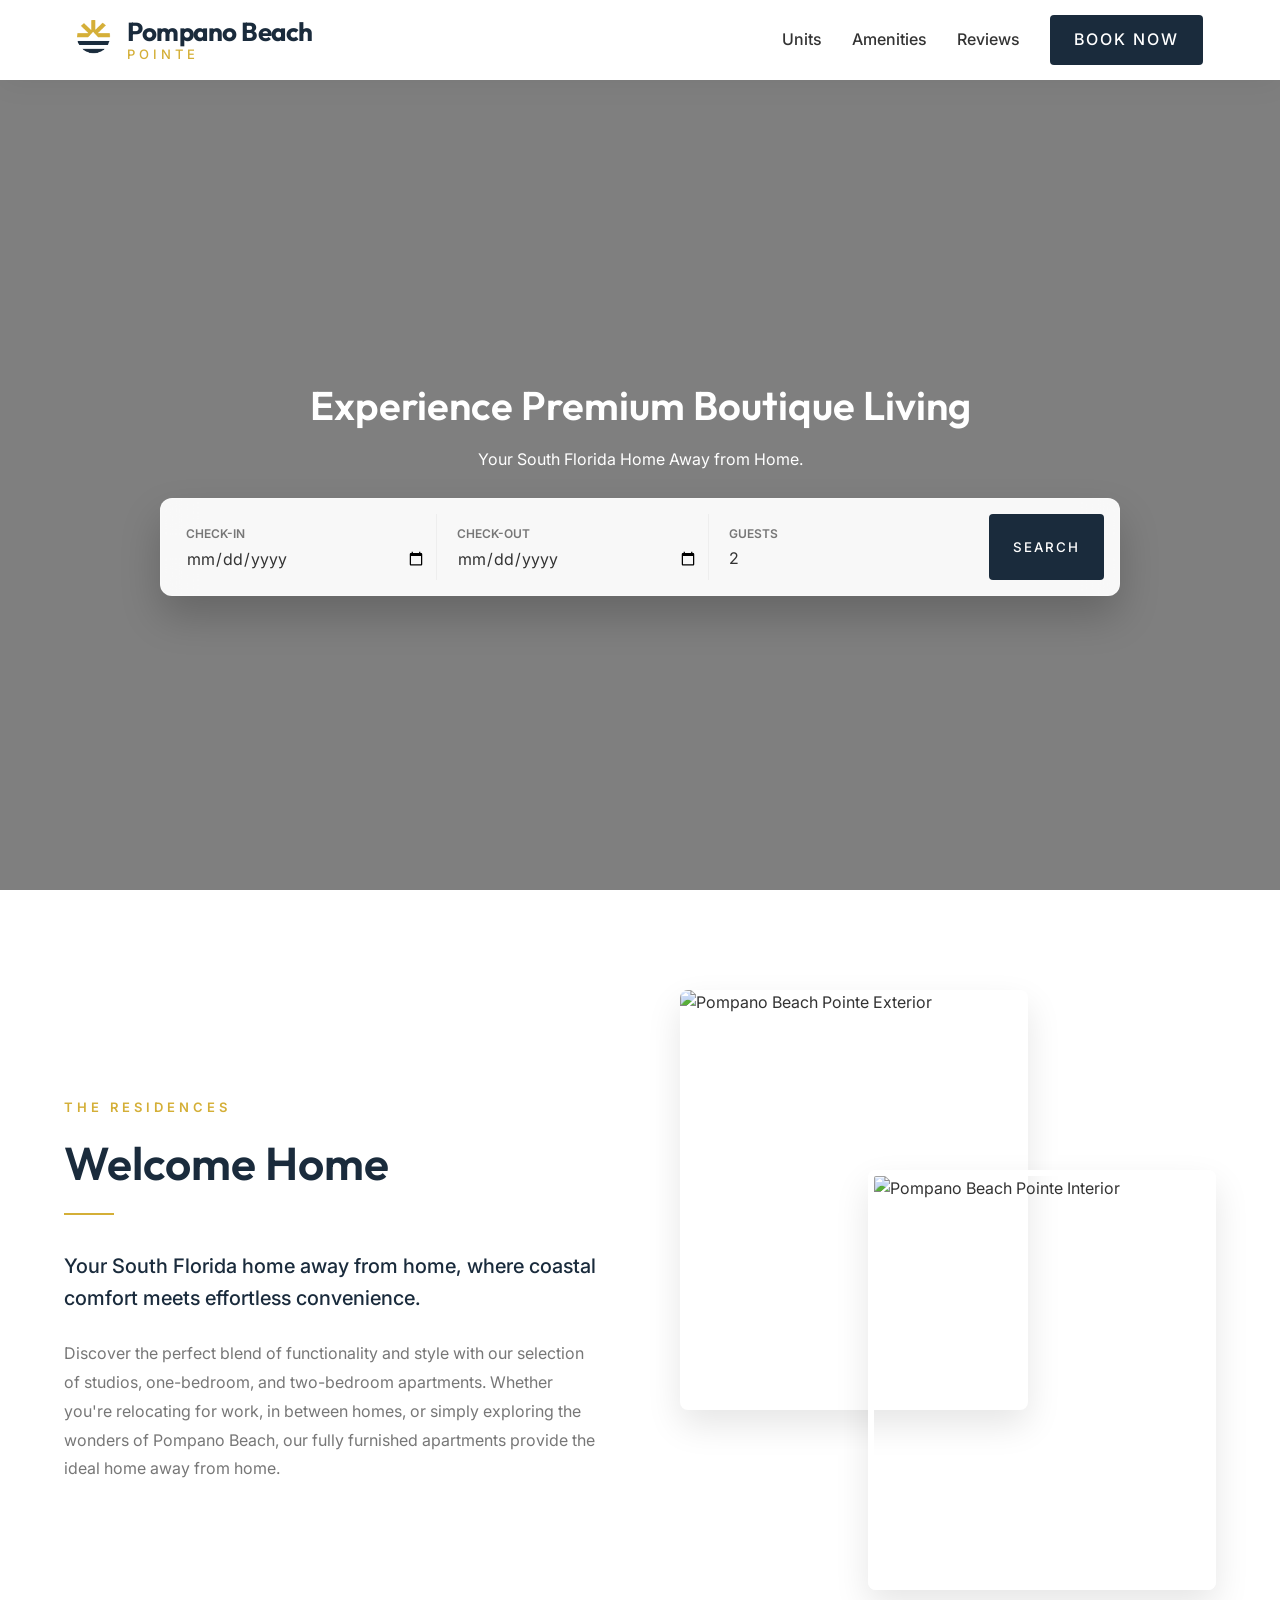
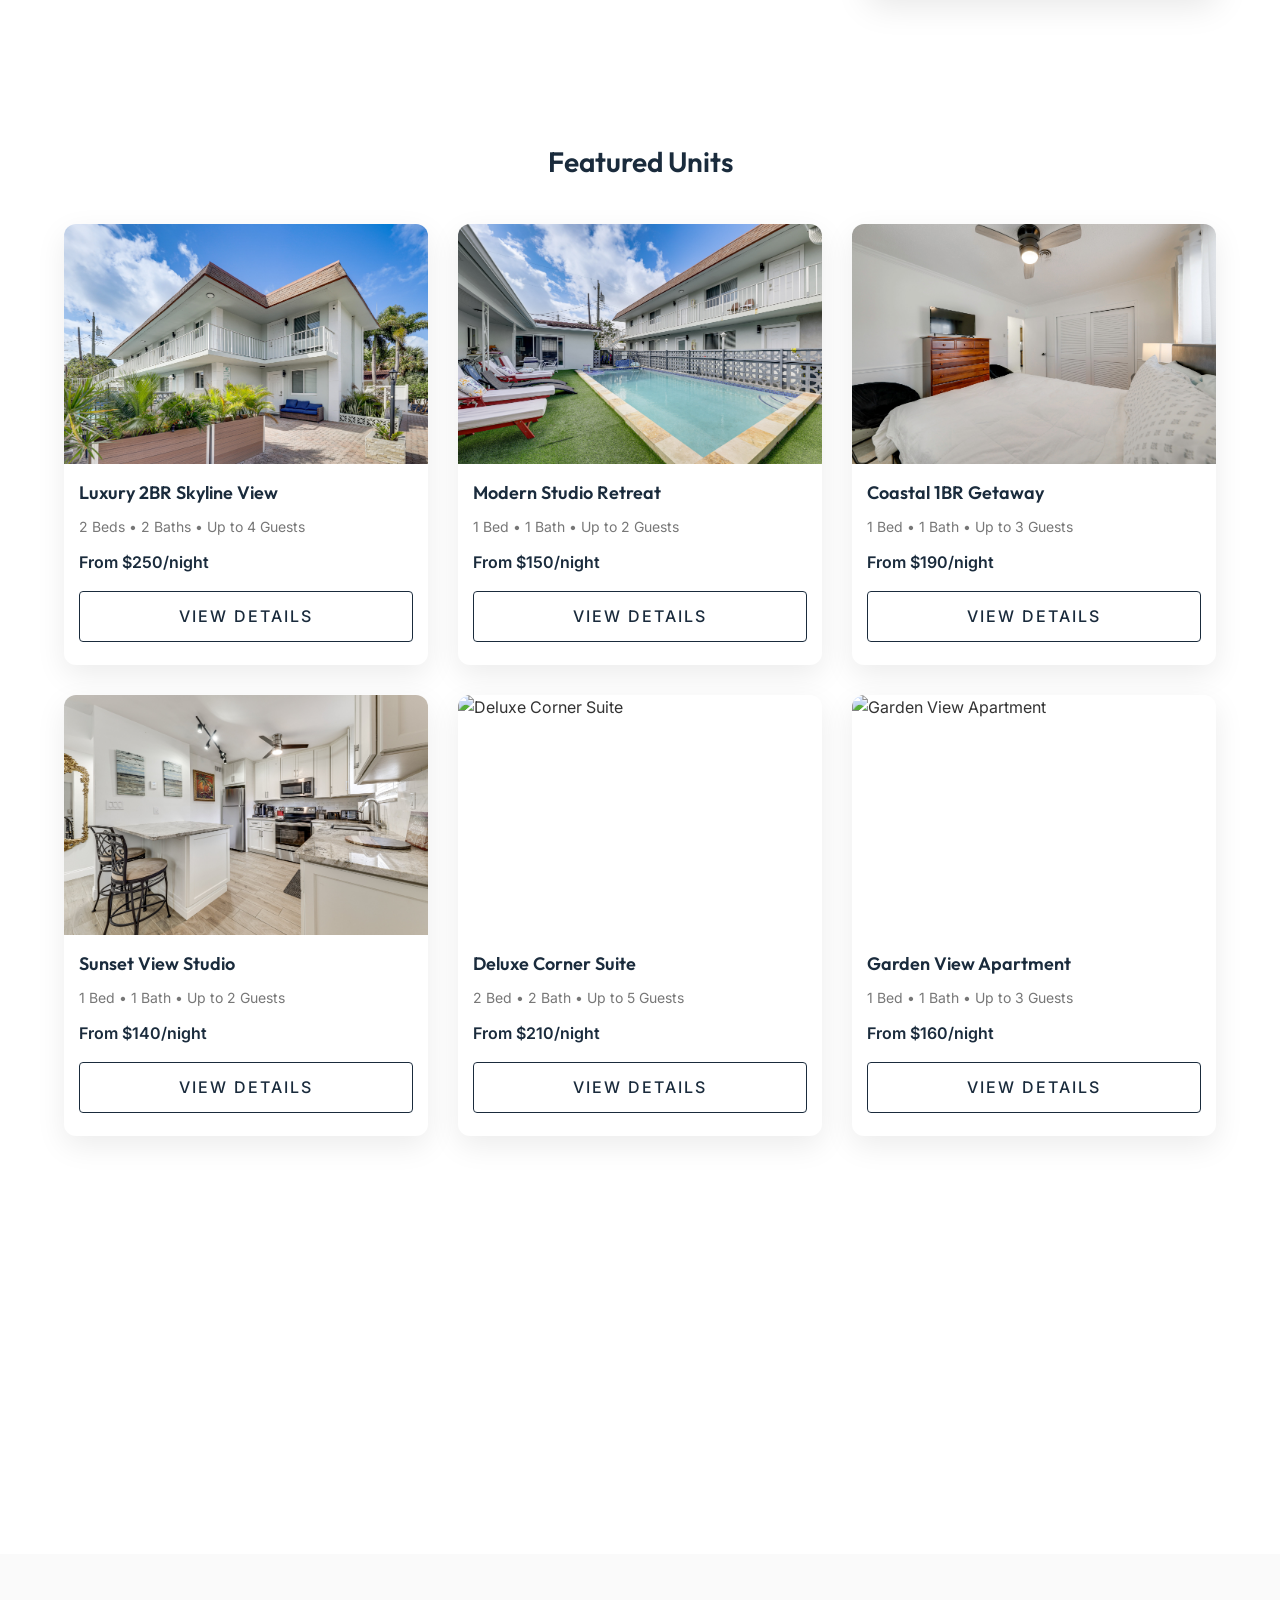
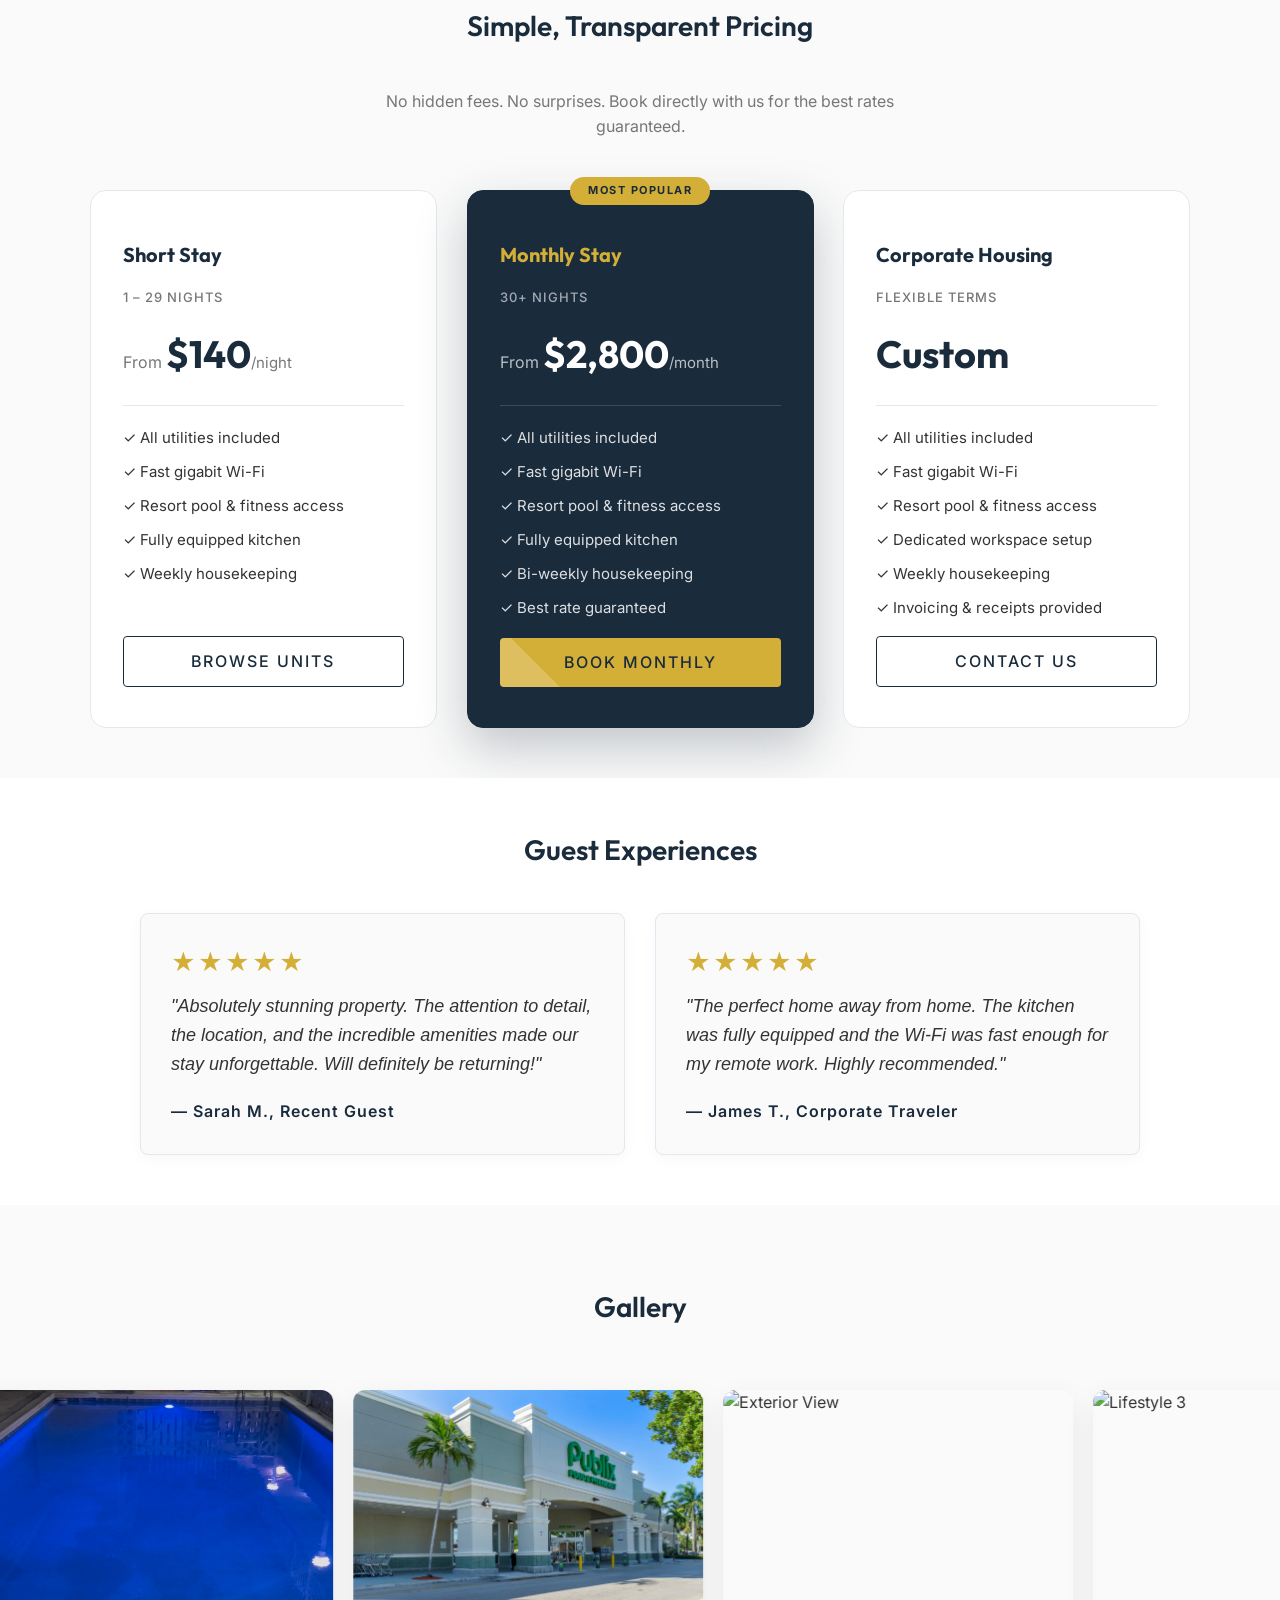
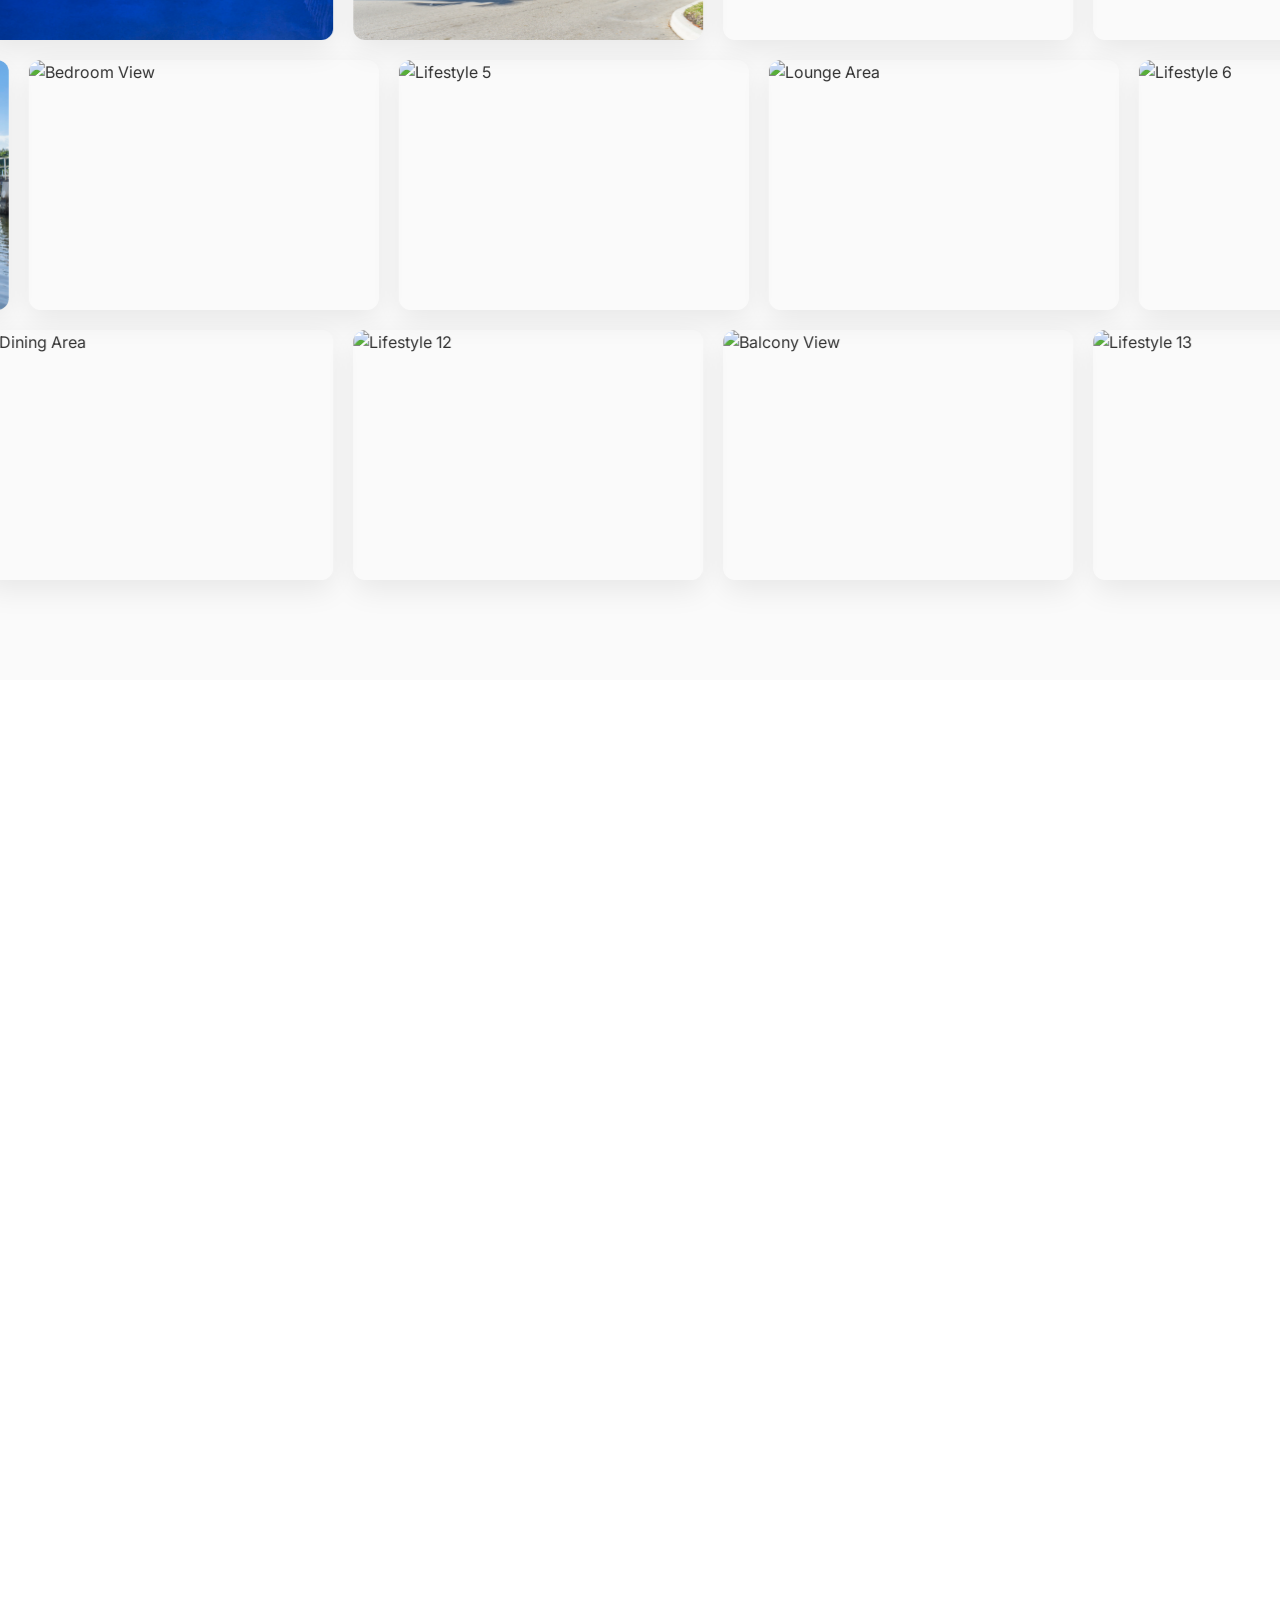
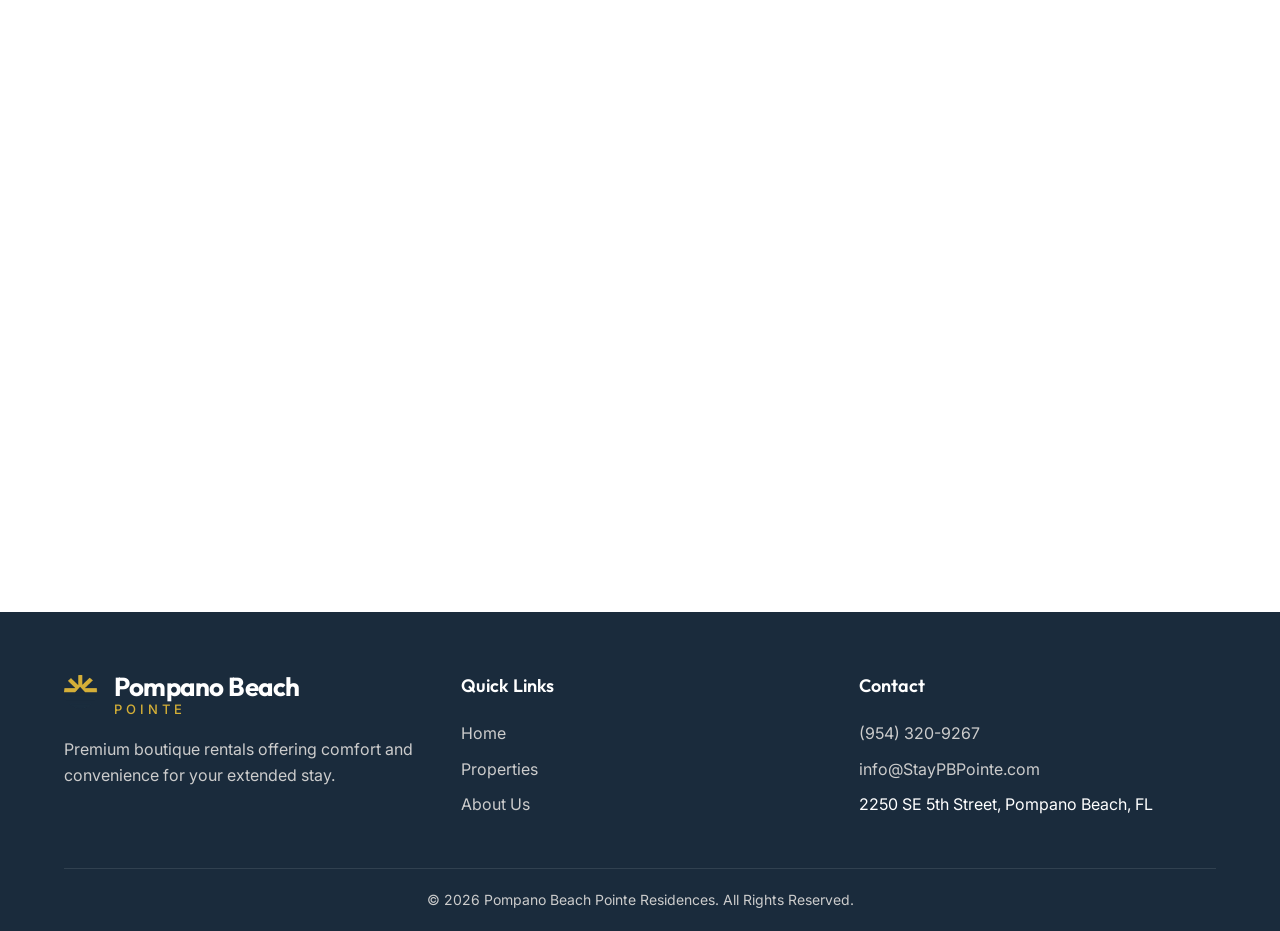
==== commit f1a97970: "feat(design-1): finalize mobile pricing, partners section, and gallery" ====
--- a/Design 1/design-1.html
+++ b/Design 1/design-1.html
@@ -17,26 +17,28 @@
 
     <!-- NAVBAR -->
     <nav class="navbar">
-        <a href="#" class="logo">
-            <img src="../ExtractedAssets/SE5th - New Website/logo_custom.png" alt="Pompano Beach Pointe Logo" class="logo-img">
-            <div class="logo-text">
-                <span class="logo-main">Pompano Beach</span>
-                <span class="logo-sub">Pointe</span>
-            </div>
-        </a>
-        <!-- Desktop Nav Links -->
-        <div class="nav-links">
-            <a href="#">Units</a>
-            <a href="#">Amenities</a>
-            <a href="#">Reviews</a>
-            <a href="#" class="btn btn-primary">Book Now</a>
-        </div>
-        <!-- Hamburger Button (Mobile Only) -->
-        <button class="hamburger" id="hamburger" aria-label="Open menu">
-            <span></span>
-            <span></span>
-            <span></span>
-        </button>
+        <div class="navbar-inner">
+            <a href="#" class="logo">
+                <img src="../ExtractedAssets/SE5th - New Website/logo_custom.png" alt="Pompano Beach Pointe Logo" class="logo-img">
+                <div class="logo-text">
+                    <span class="logo-main">Pompano Beach</span>
+                    <span class="logo-sub">Pointe</span>
+                </div>
+            </a>
+            <!-- Desktop Nav Links -->
+            <div class="nav-links">
+                <a href="#">Units</a>
+                <a href="#">Amenities</a>
+                <a href="#">Reviews</a>
+                <a href="#" class="btn btn-primary">Book Now</a>
+            </div>
+            <!-- Hamburger Button (Mobile Only) -->
+            <button class="hamburger" id="hamburger" aria-label="Open menu">
+                <span></span>
+                <span></span>
+                <span></span>
+            </button>
+        </div>
     </nav>
 
     <!-- Mobile Drawer Overlay -->
@@ -94,8 +96,13 @@
                 <p class="minimal-lead">Your South Florida home away from home, where coastal comfort meets effortless convenience.</p>
                 <p class="minimal-body">Discover the perfect blend of functionality and style with our selection of studios, one-bedroom, and two-bedroom apartments. Whether you're relocating for work, in between homes, or simply exploring the wonders of Pompano Beach, our fully furnished apartments provide the ideal home away from home.</p>
             </div>
-            <div class="minimal-image animate-on-scroll delay-2">
-                <img src="../ExtractedAssets/SE5th - New Website/SE5TH Property Pictures/2250 SE 5th St_25.jpg" alt="Pompano Beach Pointe Exterior" onerror="this.onerror=null; this.src='https://via.placeholder.com/600x800?text=Property+Photo'">
+            <div class="minimal-images-wrapper animate-on-scroll delay-2">
+                <div class="minimal-img-container img-left-top">
+                    <img src="../ExtractedAssets/SE5th - New Website/SE5TH Property Pictures/2250 SE 5th St_25.jpg" alt="Pompano Beach Pointe Exterior" onerror="this.onerror=null; this.src='https://via.placeholder.com/600x800?text=Property+Photo'">
+                </div>
+                <div class="minimal-img-container img-right-bottom">
+                    <img src="../ExtractedAssets/SE5th - New Website/SE5TH Property Pictures/2250 SE 5th St_26.jpg" alt="Pompano Beach Pointe Interior" onerror="this.onerror=null; this.src='https://via.placeholder.com/600x800?text=Property+Photo'">
+                </div>
             </div>
         </div>
     </section>
@@ -204,21 +211,255 @@
         </div>
     </section>
 
-    <!-- CTA SECTION -->
-    <section class="cta-section animate-on-scroll">
-        <div class="cta-container">
-            <div class="cta-review">
-                <div class="stars">★★★★★</div>
+    <!-- PRICING SECTION -->
+    <section class="section pricing-section animate-on-scroll">
+        <h2 class="section-title" style="text-align: center;">Simple, Transparent Pricing</h2>
+        <p style="text-align: center; color: var(--text-muted); max-width: 600px; margin: 0 auto 50px;">No hidden fees. No surprises. Book directly with us for the best rates guaranteed.</p>
+        <div class="pricing-grid">
+
+            <!-- Short Stay -->
+            <div class="pricing-card animate-on-scroll delay-1">
+                <div class="pricing-badge">Short Stay</div>
+                <div class="pricing-nights">1 – 29 Nights</div>
+                <div class="pricing-price">From <span>$140</span><small>/night</small></div>
+                <ul class="pricing-features">
+                    <li>✓ All utilities included</li>
+                    <li>✓ Fast gigabit Wi-Fi</li>
+                    <li>✓ Resort pool & fitness access</li>
+                    <li>✓ Fully equipped kitchen</li>
+                    <li>✓ Weekly housekeeping</li>
+                </ul>
+                <a href="unit.html" class="btn btn-secondary" style="width:100%; text-align:center;">Browse Units</a>
+            </div>
+
+            <!-- Monthly — Featured -->
+            <div class="pricing-card pricing-featured animate-on-scroll delay-2">
+                <div class="pricing-tag">Most Popular</div>
+                <div class="pricing-badge">Monthly Stay</div>
+                <div class="pricing-nights">30+ Nights</div>
+                <div class="pricing-price">From <span>$2,800</span><small>/month</small></div>
+                <ul class="pricing-features">
+                    <li>✓ All utilities included</li>
+                    <li>✓ Fast gigabit Wi-Fi</li>
+                    <li>✓ Resort pool & fitness access</li>
+                    <li>✓ Fully equipped kitchen</li>
+                    <li>✓ Bi-weekly housekeeping</li>
+                    <li>✓ Best rate guaranteed</li>
+                </ul>
+                <a href="unit.html" class="btn btn-primary" style="width:100%; text-align:center; background: var(--accent); color: var(--primary);">Book Monthly</a>
+            </div>
+
+            <!-- Corporate -->
+            <div class="pricing-card animate-on-scroll delay-3">
+                <div class="pricing-badge">Corporate Housing</div>
+                <div class="pricing-nights">Flexible Terms</div>
+                <div class="pricing-price"><span>Custom</span></div>
+                <ul class="pricing-features">
+                    <li>✓ All utilities included</li>
+                    <li>✓ Fast gigabit Wi-Fi</li>
+                    <li>✓ Resort pool & fitness access</li>
+                    <li>✓ Dedicated workspace setup</li>
+                    <li>✓ Weekly housekeeping</li>
+                    <li>✓ Invoicing & receipts provided</li>
+                </ul>
+                <a href="mailto:info@StayPBPointe.com" class="btn btn-secondary" style="width:100%; text-align:center;">Contact Us</a>
+            </div>
+
+        </div>
+    </section>
+
+    <!-- GUEST REVIEWS -->
+    <section class="section reviews-section animate-on-scroll">
+        <h2 class="section-title" style="text-align: center;">Guest Experiences</h2>
+        <div class="reviews-grid">
+            <div class="review-card">
+                <div class="stars" style="color: var(--accent); margin-bottom: 10px;">★★★★★</div>
                 <p class="review-quote">"Absolutely stunning property. The attention to detail, the location, and the incredible amenities made our stay unforgettable. Will definitely be returning!"</p>
-                <p class="review-author">— Sarah M., Recent Guest</p>
-            </div>
-            <div class="cta-action">
-                <h2>Ready for Your Pompano Beach Getaway?</h2>
-                <p>Book directly with us for the best rates and exclusive perks.</p>
-                <a href="#" class="btn btn-primary">Check Availability</a>
-            </div>
-        </div>
-    </section>
+                <p class="review-author" style="font-weight: 600; color: var(--primary);">— Sarah M., Recent Guest</p>
+            </div>
+            <div class="review-card">
+                <div class="stars" style="color: var(--accent); margin-bottom: 10px;">★★★★★</div>
+                <p class="review-quote">"The perfect home away from home. The kitchen was fully equipped and the Wi-Fi was fast enough for my remote work. Highly recommended."</p>
+                <p class="review-author" style="font-weight: 600; color: var(--primary);">— James T., Corporate Traveler</p>
+            </div>
+        </div>
+    </section>
+
+    <!-- PROPERTY GALLERY -->
+    <section class="section gallery-section animate-on-scroll">
+        <h2 class="section-title" style="text-align: center;">Gallery</h2>
+        <div class="marquee-gallery" id="marquee-gallery">
+            
+            <!-- ROW 1: Left to Right -->
+            <div class="marquee-row" data-direction="1">
+                <div class="marquee-track">
+                    <div class="gallery-item"><img src="../ExtractedAssets/SE5th - New Website/SE5TH Property Pictures/Pool.jpeg" alt="Resort Pool"></div>
+                    <div class="gallery-item"><img src="../ExtractedAssets/SE5th - New Website/PB PICS/Pompano Beach Lifestyle_01.jpg" alt="Lifestyle 1"></div>
+                    <div class="gallery-item"><img src="../ExtractedAssets/SE5th - New Website/SE5TH Property Pictures/2250 SE 5th St_25.jpg" alt="Exterior View"></div>
+                    <div class="gallery-item"><img src="../ExtractedAssets/SE5th - New Website/PB PICS/Pompano Beach Lifestyle_03.jpg" alt="Lifestyle 3"></div>
+                    <div class="gallery-item"><img src="../ExtractedAssets/SE5th - New Website/SE5TH Property Pictures/2250 SE 5th St_26.jpg" alt="Interior Living"></div>
+                    <div class="gallery-item"><img src="../ExtractedAssets/SE5th - New Website/PB PICS/Pompano Beach Lifestyle_04.jpg" alt="Lifestyle 4"></div>
+                </div>
+                <div class="marquee-track">
+                    <div class="gallery-item"><img src="../ExtractedAssets/SE5th - New Website/SE5TH Property Pictures/Pool.jpeg" alt="Resort Pool"></div>
+                    <div class="gallery-item"><img src="../ExtractedAssets/SE5th - New Website/PB PICS/Pompano Beach Lifestyle_01.jpg" alt="Lifestyle 1"></div>
+                    <div class="gallery-item"><img src="../ExtractedAssets/SE5th - New Website/SE5TH Property Pictures/2250 SE 5th St_25.jpg" alt="Exterior View"></div>
+                    <div class="gallery-item"><img src="../ExtractedAssets/SE5th - New Website/PB PICS/Pompano Beach Lifestyle_03.jpg" alt="Lifestyle 3"></div>
+                    <div class="gallery-item"><img src="../ExtractedAssets/SE5th - New Website/SE5TH Property Pictures/2250 SE 5th St_26.jpg" alt="Interior Living"></div>
+                    <div class="gallery-item"><img src="../ExtractedAssets/SE5th - New Website/PB PICS/Pompano Beach Lifestyle_04.jpg" alt="Lifestyle 4"></div>
+                </div>
+            </div>
+
+            <!-- ROW 2: Right to Left -->
+            <div class="marquee-row" data-direction="-1">
+                <div class="marquee-track">
+                    <div class="gallery-item"><img src="../ExtractedAssets/SE5th - New Website/SE5TH Property Pictures/2250 SE 5th St_34.jpg" alt="Bedroom View"></div>
+                    <div class="gallery-item"><img src="../ExtractedAssets/SE5th - New Website/PB PICS/Pompano Beach Lifestyle_05.jpg" alt="Lifestyle 5"></div>
+                    <div class="gallery-item"><img src="../ExtractedAssets/SE5th - New Website/SE5TH Property Pictures/2250 SE 5th St_35.jpg" alt="Lounge Area"></div>
+                    <div class="gallery-item"><img src="../ExtractedAssets/SE5th - New Website/PB PICS/Pompano Beach Lifestyle_06.jpg" alt="Lifestyle 6"></div>
+                    <div class="gallery-item"><img src="../ExtractedAssets/SE5th - New Website/SE5TH Property Pictures/2250 SE 5th St_33.jpg" alt="Second Bedroom"></div>
+                    <div class="gallery-item"><img src="../ExtractedAssets/SE5th - New Website/PB PICS/Pompano Beach Lifestyle_11.jpg" alt="Lifestyle 11"></div>
+                </div>
+                <div class="marquee-track">
+                    <div class="gallery-item"><img src="../ExtractedAssets/SE5th - New Website/SE5TH Property Pictures/2250 SE 5th St_34.jpg" alt="Bedroom View"></div>
+                    <div class="gallery-item"><img src="../ExtractedAssets/SE5th - New Website/PB PICS/Pompano Beach Lifestyle_05.jpg" alt="Lifestyle 5"></div>
+                    <div class="gallery-item"><img src="../ExtractedAssets/SE5th - New Website/SE5TH Property Pictures/2250 SE 5th St_35.jpg" alt="Lounge Area"></div>
+                    <div class="gallery-item"><img src="../ExtractedAssets/SE5th - New Website/PB PICS/Pompano Beach Lifestyle_06.jpg" alt="Lifestyle 6"></div>
+                    <div class="gallery-item"><img src="../ExtractedAssets/SE5th - New Website/SE5TH Property Pictures/2250 SE 5th St_33.jpg" alt="Second Bedroom"></div>
+                    <div class="gallery-item"><img src="../ExtractedAssets/SE5th - New Website/PB PICS/Pompano Beach Lifestyle_11.jpg" alt="Lifestyle 11"></div>
+                </div>
+            </div>
+
+            <!-- ROW 3: Left to Right -->
+            <div class="marquee-row" data-direction="1">
+                <div class="marquee-track">
+                    <div class="gallery-item"><img src="../ExtractedAssets/SE5th - New Website/SE5TH Property Pictures/2250 SE 5th St_36.jpg" alt="Dining Area"></div>
+                    <div class="gallery-item"><img src="../ExtractedAssets/SE5th - New Website/PB PICS/Pompano Beach Lifestyle_12.jpg" alt="Lifestyle 12"></div>
+                    <div class="gallery-item"><img src="../ExtractedAssets/SE5th - New Website/SE5TH Property Pictures/2250 SE 5th St_23.jpg" alt="Balcony View"></div>
+                    <div class="gallery-item"><img src="../ExtractedAssets/SE5th - New Website/PB PICS/Pompano Beach Lifestyle_13.jpg" alt="Lifestyle 13"></div>
+                    <div class="gallery-item"><img src="../ExtractedAssets/SE5th - New Website/PB PICS/Pompano Beach Lifestyle_16.jpg" alt="Lifestyle 16"></div>
+                    <div class="gallery-item"><img src="../ExtractedAssets/SE5th - New Website/PB PICS/Pompano Beach Lifestyle_17.jpg" alt="Lifestyle 17"></div>
+                </div>
+                <div class="marquee-track">
+                    <div class="gallery-item"><img src="../ExtractedAssets/SE5th - New Website/SE5TH Property Pictures/2250 SE 5th St_36.jpg" alt="Dining Area"></div>
+                    <div class="gallery-item"><img src="../ExtractedAssets/SE5th - New Website/PB PICS/Pompano Beach Lifestyle_12.jpg" alt="Lifestyle 12"></div>
+                    <div class="gallery-item"><img src="../ExtractedAssets/SE5th - New Website/SE5TH Property Pictures/2250 SE 5th St_23.jpg" alt="Balcony View"></div>
+                    <div class="gallery-item"><img src="../ExtractedAssets/SE5th - New Website/PB PICS/Pompano Beach Lifestyle_13.jpg" alt="Lifestyle 13"></div>
+                    <div class="gallery-item"><img src="../ExtractedAssets/SE5th - New Website/PB PICS/Pompano Beach Lifestyle_16.jpg" alt="Lifestyle 16"></div>
+                    <div class="gallery-item"><img src="../ExtractedAssets/SE5th - New Website/PB PICS/Pompano Beach Lifestyle_17.jpg" alt="Lifestyle 17"></div>
+                </div>
+            </div>
+
+        </div>
+    </section>
+
+    <!-- LOCATION / NEIGHBORHOOD -->
+    <section class="section location-section animate-on-scroll">
+        <div class="location-container">
+            <div class="location-text">
+                <h2 class="section-title">The Neighborhood</h2>
+                <p style="margin-bottom: 20px;">Located in the heart of Pompano Beach, our residences offer unparalleled access to pristine beaches, world-class dining, and vibrant local culture. Experience the perfect balance of tranquil coastal living and city convenience.</p>
+                <ul class="location-highlights" style="list-style: none;">
+                    <li style="margin-bottom: 10px; font-weight: 500; color: var(--primary);">✓ 5 minutes to Pompano Beach Pier</li>
+                    <li style="margin-bottom: 10px; font-weight: 500; color: var(--primary);">✓ 10 minutes to fine dining &amp; shopping</li>
+                    <li style="margin-bottom: 10px; font-weight: 500; color: var(--primary);">✓ 20 minutes to Fort Lauderdale Airport</li>
+                </ul>
+            </div>
+            <div class="location-map">
+                <div class="map-placeholder">
+                    <span>Pompano Beach, FL</span>
+                </div>
+            </div>
+        </div>
+    </section>
+
+    <!-- OUR PARTNERS -->
+    <section class="section partners-section animate-on-scroll">
+        <h2 class="section-title" style="text-align: center;">Our Partners</h2>
+        <div class="partners-grid">
+            <div class="partner-logo-item">
+                <div class="partner-logo-text pompano-chamber">
+                    <div class="chamber-icon">🏛</div>
+                    <div>
+                        <div class="chamber-title">Greater</div>
+                        <div class="chamber-main">pompano beach</div>
+                        <div class="chamber-sub">CHAMBER OF COMMERCE</div>
+                    </div>
+                </div>
+            </div>
+            <div class="partner-logo-item">
+                <div class="partner-logo-text gobin-group">
+                    <span class="gobin-dg">DG</span>
+                    <div class="gobin-text">
+                        <span class="gobin-the">THE</span>
+                        <span class="gobin-name">GOBIN GROUP</span>
+                    </div>
+                </div>
+            </div>
+            <div class="partner-logo-item">
+                <div class="partner-logo-text compass">
+                    <span class="compass-logo">C<span class="compass-o">O</span>MPASS</span>
+                </div>
+            </div>
+        </div>
+    </section>
+
+    <!-- CONNECT WITH US -->
+    <section class="section contact-section animate-on-scroll">
+        <div class="contact-container">
+            <!-- Left: Form -->
+            <div class="contact-form-col">
+                <p class="contact-tagline">Your South Florida Home Away From Home!</p>
+                <h2 class="section-title">Connect with Us</h2>
+                <form class="contact-form" onsubmit="return false;">
+                    <div class="contact-field">
+                        <label for="contact-name">Name</label>
+                        <input type="text" id="contact-name" placeholder="Your full name">
+                    </div>
+                    <div class="contact-field">
+                        <label for="contact-email">Email <span class="required">*</span></label>
+                        <input type="email" id="contact-email" placeholder="your@email.com" required>
+                    </div>
+                    <div class="contact-field">
+                        <label for="contact-phone">Phone</label>
+                        <input type="tel" id="contact-phone" placeholder="(954) 000-0000">
+                    </div>
+                    <div class="contact-field">
+                        <label for="contact-file">Attach Files</label>
+                        <input type="file" id="contact-file" multiple>
+                    </div>
+                    <button type="submit" class="btn btn-primary contact-submit">Send Message</button>
+                    <p class="recaptcha-note">This site is protected by reCAPTCHA and the Google <a href="https://policies.google.com/privacy" target="_blank">Privacy Policy</a> and <a href="https://policies.google.com/terms" target="_blank">Terms of Service</a> apply.</p>
+                </form>
+            </div>
+            <!-- Right: Info -->
+            <div class="contact-info-col">
+                <a href="https://wa.me/19543209267" target="_blank" class="whatsapp-btn">
+                    <svg xmlns="http://www.w3.org/2000/svg" width="24" height="24" viewBox="0 0 24 24" fill="none" stroke="currentColor" stroke-width="2" stroke-linecap="round" stroke-linejoin="round"><path d="M3 21l1.65 -3.8a9 9 0 1 1 3.4 2.9l-5.05 .9"></path><path d="M9 10a.5 .5 0 0 0 1 0v-1a.5 .5 0 0 0 -1 0v1a5 5 0 0 0 5 5h1a.5 .5 0 0 0 0 -1h-1a.5 .5 0 0 0 0 1"></path></svg>
+                    Message us on WhatsApp
+                </a>
+                <div class="contact-details">
+                    <div class="contact-detail-item">
+                        <svg xmlns="http://www.w3.org/2000/svg" width="18" height="18" viewBox="0 0 24 24" fill="none" stroke="currentColor" stroke-width="2" stroke-linecap="round" stroke-linejoin="round"><path d="M21 10c0 7-9 13-9 13s-9-6-9-13a9 9 0 0 1 18 0z"/><circle cx="12" cy="10" r="3"/></svg>
+                        <div>
+                            <strong>Pompano Beach Pointe Residences</strong>
+                            <p>2250 Southeast 5th Street, Pompano Beach, FL 33062</p>
+                            <p>25 NE 19th Avenue, Pompano Beach, FL 33060</p>
+                        </div>
+                    </div>
+                    <div class="contact-detail-item">
+                        <svg xmlns="http://www.w3.org/2000/svg" width="18" height="18" viewBox="0 0 24 24" fill="none" stroke="currentColor" stroke-width="2" stroke-linecap="round" stroke-linejoin="round"><path d="M22 16.92v3a2 2 0 0 1-2.18 2 19.79 19.79 0 0 1-8.63-3.07A19.5 19.5 0 0 1 4.69 13a19.79 19.79 0 0 1-3.07-8.67A2 2 0 0 1 3.56 2h3a2 2 0 0 1 2 1.72c.127.96.361 1.903.7 2.81a2 2 0 0 1-.45 2.11L7.91 9.91a16 16 0 0 0 6.29 6.29l1.28-.78a2 2 0 0 1 2.11-.45c.907.339 1.85.573 2.81.7A2 2 0 0 1 22 16.92z"/></svg>
+                        <a href="tel:9543209267">(954) 320-9267</a>
+                    </div>
+                    <div class="contact-detail-item">
+                        <svg xmlns="http://www.w3.org/2000/svg" width="18" height="18" viewBox="0 0 24 24" fill="none" stroke="currentColor" stroke-width="2" stroke-linecap="round" stroke-linejoin="round"><path d="M4 4h16c1.1 0 2 .9 2 2v12c0 1.1-.9 2-2 2H4c-1.1 0-2-.9-2-2V6c0-1.1.9-2 2-2z"/><polyline points="22,6 12,13 2,6"/></svg>
+                        <a href="mailto:info@StayPBPointe.com">info@StayPBPointe.com</a>
+                    </div>
+                </div>
+            </div>
+        </div>
+    </section>
+
 
     <!-- FOOTER -->
     <footer class="footer">
--- a/Design 1/design-1.css
+++ b/Design 1/design-1.css
@@ -99,9 +99,8 @@
 /* NAVBAR */
 .navbar {
   display: flex;
-  justify-content: space-between;
-  align-items: center;
-  padding: 15px 5%;
+  align-items: center;
+  padding: 0 6%;
   background-color: rgba(255, 255, 255, 0.85);
   backdrop-filter: blur(12px);
   -webkit-backdrop-filter: blur(12px);
@@ -110,6 +109,14 @@
   top: 0;
   z-index: 1000;
   transition: all 0.4s ease;
+}
+
+.navbar-inner {
+  display: flex;
+  justify-content: space-between;
+  align-items: center;
+  width: 100%;
+  padding: 15px 0;
 }
 
 .navbar .logo {
@@ -356,8 +363,21 @@
 .hero-content {
   position: relative;
   z-index: 2;
+  max-width: 1000px;
+  width: 100%;
+  padding: 0 20px;
+}
+
+.hero-content h1 {
   max-width: 800px;
-  padding: 0 20px;
+  margin-left: auto;
+  margin-right: auto;
+}
+
+.hero-content p {
+  max-width: 600px;
+  margin-left: auto;
+  margin-right: auto;
 }
 
 .hero h1 {
@@ -490,23 +510,56 @@
   line-height: 1.8;
 }
 
-.minimal-image {
+.minimal-images-wrapper {
+  position: relative;
   width: 100%;
   height: 600px;
+}
+
+.minimal-img-container {
+  position: absolute;
   overflow: hidden;
-  border-radius: 4px;
-  box-shadow: 0 20px 40px rgba(0,0,0,0.08);
-}
-
-.minimal-image img {
+  border-radius: 8px;
+  box-shadow: 0 15px 35px rgba(0,0,0,0.1);
+  transition: transform 0.6s cubic-bezier(0.25, 1, 0.5, 1), box-shadow 0.6s ease;
+}
+
+.minimal-img-container img {
   width: 100%;
   height: 100%;
   object-fit: cover;
   transition: transform 1.2s cubic-bezier(0.25, 1, 0.5, 1);
 }
 
-.minimal-container:hover .minimal-image img {
-  transform: scale(1.04);
+.img-left-top {
+  width: 65%;
+  height: 70%;
+  top: 0;
+  left: 0;
+  z-index: 1;
+}
+
+.img-right-bottom {
+  width: 65%;
+  height: 70%;
+  bottom: 0;
+  right: 0;
+  z-index: 2;
+  border: 6px solid var(--bg-white);
+}
+
+.minimal-images-wrapper:hover .img-left-top {
+  transform: translate(-15px, -15px) scale(1.02);
+  box-shadow: 0 25px 45px rgba(0,0,0,0.15);
+}
+
+.minimal-images-wrapper:hover .img-right-bottom {
+  transform: translate(15px, 15px) scale(1.02);
+  box-shadow: 0 30px 50px rgba(0,0,0,0.22);
+}
+
+.minimal-img-container:hover img {
+  transform: scale(1.08);
 }
 
 /* FEATURED UNITS */
@@ -652,26 +705,459 @@
   opacity: 0;
 }
 
-/* CTA SECTION */
-.cta-section {
-  background-color: var(--primary);
+/* PRICING SECTION */
+.pricing-section {
+  background-color: var(--bg-off-white);
+}
+
+.pricing-grid {
+  display: grid;
+  grid-template-columns: repeat(3, 1fr);
+  gap: 30px;
+  max-width: 1100px;
+  margin: 0 auto;
+  align-items: stretch;
+}
+
+.pricing-card {
+  background: var(--bg-white);
+  border: 1px solid #E2E8F0;
+  border-radius: 16px;
+  padding: 40px 32px;
+  display: flex;
+  flex-direction: column;
+  gap: 16px;
+  position: relative;
+  transition: box-shadow 0.3s ease, transform 0.3s ease;
+}
+
+.pricing-card:hover {
+  box-shadow: 0 12px 40px rgba(0,0,0,0.1);
+  transform: translateY(-4px);
+}
+
+.pricing-featured {
+  background: var(--primary);
+  border-color: var(--primary);
   color: var(--bg-white);
-  padding: 80px 5%;
-  margin-top: 80px;
-}
-
-.cta-container {
-  max-width: 1400px;
+  transform: scale(1.03);
+  box-shadow: 0 20px 50px rgba(26,43,60,0.25);
+}
+
+.pricing-featured:hover {
+  transform: scale(1.03) translateY(-4px);
+}
+
+.pricing-tag {
+  position: absolute;
+  top: -14px;
+  left: 50%;
+  transform: translateX(-50%);
+  background: var(--accent);
+  color: var(--primary);
+  font-size: 11px;
+  font-weight: 700;
+  letter-spacing: 1.5px;
+  text-transform: uppercase;
+  padding: 5px 18px;
+  border-radius: 20px;
+  white-space: nowrap;
+}
+
+.pricing-badge {
+  font-family: var(--font-heading);
+  font-size: 20px;
+  font-weight: 700;
+  color: var(--primary);
+  margin-top: 8px;
+}
+
+.pricing-featured .pricing-badge {
+  color: var(--accent);
+}
+
+.pricing-nights {
+  font-size: 13px;
+  font-weight: 500;
+  color: var(--text-muted);
+  text-transform: uppercase;
+  letter-spacing: 1px;
+}
+
+.pricing-featured .pricing-nights {
+  color: rgba(255,255,255,0.6);
+}
+
+.pricing-price {
+  font-size: 16px;
+  color: var(--text-muted);
+  border-bottom: 1px solid #E2E8F0;
+  padding-bottom: 20px;
+  margin-bottom: 4px;
+}
+
+.pricing-featured .pricing-price {
+  color: rgba(255,255,255,0.7);
+  border-color: rgba(255,255,255,0.15);
+}
+
+.pricing-price span {
+  font-family: var(--font-heading);
+  font-size: 38px;
+  font-weight: 700;
+  color: var(--primary);
+}
+
+.pricing-featured .pricing-price span {
+  color: var(--bg-white);
+}
+
+.pricing-price small {
+  font-size: 15px;
+  font-weight: 400;
+}
+
+.pricing-features {
+  list-style: none;
+  display: flex;
+  flex-direction: column;
+  gap: 10px;
+  flex: 1;
+}
+
+.pricing-features li {
+  font-size: 15px;
+  color: var(--text-dark);
+}
+
+.pricing-featured .pricing-features li {
+  color: rgba(255,255,255,0.85);
+}
+
+@media (max-width: 900px) {
+  .pricing-grid {
+    display: flex;
+    flex-direction: row;
+    flex-wrap: nowrap;
+    overflow-x: auto;
+    scroll-snap-type: x mandatory;
+    gap: 16px;
+    padding: 20px 5vw 40px;
+    width: 100vw;
+    max-width: none;
+    margin-left: -5vw;
+    margin-right: -5vw;
+    -webkit-overflow-scrolling: touch;
+    /* Removed scrollbar-width: none so it can be swiped/scrolled on desktop tests */
+  }
+  
+  .pricing-grid::-webkit-scrollbar {
+    height: 6px;
+  }
+  .pricing-grid::-webkit-scrollbar-track {
+    background: rgba(0,0,0,0.02);
+    border-radius: 10px;
+    margin: 0 5vw;
+  }
+  .pricing-grid::-webkit-scrollbar-thumb {
+    background: rgba(26, 43, 60, 0.15);
+    border-radius: 10px;
+  }
+  .pricing-grid::-webkit-scrollbar-thumb:hover {
+    background: rgba(26, 43, 60, 0.3);
+  }
+  .pricing-card {
+    flex: 0 0 82vw;
+    min-width: 82vw;
+    scroll-snap-align: center;
+    transform: none !important;
+    opacity: 1 !important;
+    visibility: visible !important;
+    padding: 30px 24px;
+    margin: 0;
+  }
+  .pricing-featured {
+    order: -1;
+    box-shadow: 0 8px 30px rgba(0,0,0,0.1);
+  }
+}
+
+/* PARTNERS SECTION */
+.partners-section {
+  background-color: var(--bg-white);
+  padding-top: 60px;
+  padding-bottom: 60px;
+}
+
+.partners-grid {
+  display: flex;
+  justify-content: center;
+  align-items: center;
+  gap: 60px;
+  flex-wrap: wrap;
+  margin-top: 40px;
+  padding: 30px 0;
+  border-top: 1px solid #E2E8F0;
+  border-bottom: 1px solid #E2E8F0;
+}
+
+.partner-logo-item {
+  display: flex;
+  align-items: center;
+  justify-content: center;
+  opacity: 0.7;
+  transition: opacity 0.3s ease;
+  padding: 10px 20px;
+}
+
+.partner-logo-item:hover { opacity: 1; }
+
+/* Pompano Beach Chamber */
+.pompano-chamber {
+  display: flex;
+  align-items: center;
+  gap: 10px;
+}
+
+.chamber-icon { font-size: 32px; line-height: 1; }
+.chamber-title { font-size: 10px; color: #666; letter-spacing: 1px; }
+.chamber-main { font-size: 18px; font-weight: 700; color: #1A3A5C; letter-spacing: -0.5px; }
+.chamber-sub { font-size: 9px; letter-spacing: 1.5px; color: #666; }
+
+/* The Gobin Group */
+.gobin-group {
+  display: flex;
+  align-items: center;
+  gap: 12px;
+}
+
+.gobin-dg {
+  font-size: 38px;
+  font-family: 'Outfit', sans-serif;
+  font-weight: 300;
+  color: #1a1a1a;
+  letter-spacing: -2px;
+  line-height: 1;
+  border-right: 1px solid #ccc;
+  padding-right: 14px;
+}
+
+.gobin-text {
+  display: flex;
+  flex-direction: column;
+  line-height: 1.3;
+}
+
+.gobin-the {
+  font-size: 11px;
+  letter-spacing: 3px;
+  color: #555;
+}
+
+.gobin-name {
+  font-size: 14px;
+  font-weight: 600;
+  letter-spacing: 2px;
+  color: #1a1a1a;
+}
+
+/* Compass */
+.compass-logo {
+  font-family: 'Outfit', sans-serif;
+  font-size: 32px;
+  font-weight: 800;
+  letter-spacing: 4px;
+  color: #1a1a1a;
+}
+
+.compass-o {
+  display: inline-block;
+  width: 28px;
+  height: 28px;
+  line-height: 28px;
+  text-align: center;
+  border: 3px solid #1a1a1a;
+  border-radius: 50%;
+  font-size: 16px;
+  margin: 0 1px;
+  vertical-align: middle;
+}
+
+/* CONTACT SECTION */
+.contact-section {
+  background-color: var(--bg-off-white);
+}
+
+.contact-container {
+  display: grid;
+  grid-template-columns: 1.2fr 1fr;
+  gap: 60px;
+  max-width: 1100px;
   margin: 0 auto;
+}
+
+.contact-tagline {
+  font-size: 13px;
+  font-weight: 600;
+  letter-spacing: 2px;
+  text-transform: uppercase;
+  color: var(--accent);
+  margin-bottom: 8px;
+}
+
+.contact-form {
+  display: flex;
+  flex-direction: column;
+  gap: 18px;
+  margin-top: 24px;
+}
+
+.contact-field {
+  display: flex;
+  flex-direction: column;
+  gap: 6px;
+}
+
+.contact-field label {
+  font-size: 13px;
+  font-weight: 600;
+  color: var(--primary);
+  text-transform: uppercase;
+  letter-spacing: 0.5px;
+}
+
+.required { color: var(--accent); }
+
+.contact-field input {
+  border: 1px solid #D1D9E0;
+  border-radius: 8px;
+  padding: 12px 14px;
+  font-size: 15px;
+  font-family: var(--font-body);
+  color: var(--text-dark);
+  background: var(--bg-white);
+  transition: border-color 0.3s ease, box-shadow 0.3s ease;
+}
+
+.contact-field input:focus {
+  outline: none;
+  border-color: var(--primary);
+  box-shadow: 0 0 0 3px rgba(26,43,60,0.08);
+}
+
+.contact-field input[type="file"] {
+  padding: 8px;
+  cursor: pointer;
+}
+
+.contact-submit {
+  margin-top: 6px;
+  padding: 14px 32px;
+  font-size: 15px;
+}
+
+.recaptcha-note {
+  font-size: 11px;
+  color: var(--text-muted);
+  line-height: 1.5;
+}
+
+.recaptcha-note a {
+  color: var(--primary);
+  text-decoration: underline;
+}
+
+/* WhatsApp Button */
+.whatsapp-btn {
+  display: flex;
+  align-items: center;
+  justify-content: center;
+  gap: 12px;
+  background: #2dd36f; /* Bright WhatsApp Green matching mockup */
+  color: #fff;
+  padding: 18px 24px;
+  border-radius: 8px;
+  font-weight: 700;
+  font-size: 17px;
+  text-decoration: none;
+  transition: background 0.3s ease, transform 0.2s ease;
+  margin-bottom: 40px;
+  width: 100%;
+}
+
+.whatsapp-btn:hover {
+  background: #28bc63;
+  transform: translateY(-2px);
+}
+
+.contact-details {
+  display: flex;
+  flex-direction: column;
+  gap: 32px;
+}
+
+.contact-detail-item {
+  display: flex;
+  align-items: flex-start;
+  gap: 16px;
+  color: var(--text-dark);
+  font-size: 16px;
+  line-height: 1.5;
+}
+
+.contact-detail-item svg {
+  color: #d4af37; /* Gold/Mustard matching mockup */
+  flex-shrink: 0;
+  margin-top: 2px;
+  width: 20px;
+  height: 20px;
+}
+
+.contact-detail-item strong {
+  display: block;
+  color: var(--primary);
+  font-weight: 700;
+  font-size: 17px;
+  margin-bottom: 6px;
+}
+
+.contact-detail-item p {
+  color: var(--text-dark);
+  margin-bottom: 2px;
+}
+
+.contact-detail-item a {
+  color: var(--primary);
+  font-weight: 500;
+  font-size: 16px;
+}
+
+.contact-detail-item a:hover { color: var(--accent); }
+
+@media (max-width: 900px) {
+  .contact-container { grid-template-columns: 1fr; }
+  .partners-grid { gap: 30px; }
+}
+
+/* REVIEWS SECTION */
+.reviews-section {
+  background-color: var(--bg-white);
+}
+
+.reviews-grid {
   display: grid;
-  grid-template-columns: 1fr 1fr;
-  gap: 60px;
-  align-items: center;
-}
-
-.cta-review {
-  padding-right: 40px;
-  border-right: 1px solid rgba(255,255,255,0.1);
+  grid-template-columns: repeat(2, 1fr);
+  gap: 30px;
+  max-width: 1000px;
+  margin: 0 auto;
+}
+
+.review-card {
+  background: var(--bg-off-white);
+  padding: 30px;
+  border-radius: 8px;
+  border: 1px solid #E2E8F0;
+  box-shadow: 0 4px 15px rgba(0,0,0,0.03);
 }
 
 .stars {
@@ -682,44 +1168,87 @@
 }
 
 .review-quote {
-  font-size: 24px;
-  font-family: var(--font-heading);
+  font-size: 18px;
   font-style: italic;
-  line-height: 1.4;
+  line-height: 1.6;
   margin-bottom: 20px;
+  color: var(--text-dark);
+}
+
+.review-author {
+  color: var(--primary);
+  font-size: 16px;
+  font-weight: 600;
+  letter-spacing: 1px;
+}
+
+/* LOCATION SECTION */
+.location-section {
+  background-color: var(--bg-white);
+}
+
+.location-container {
+  display: grid;
+  grid-template-columns: 1fr 1fr;
+  gap: 50px;
+  align-items: center;
+  max-width: 1200px;
+  margin: 0 auto;
+}
+
+.location-text p {
+  color: var(--text-dark);
+  line-height: 1.8;
+  margin-bottom: 20px;
+}
+
+.location-highlights {
+  list-style: none;
+}
+
+.location-highlights li {
+  color: var(--primary);
+  margin-bottom: 10px;
+  font-weight: 500;
+}
+
+.location-map {
+  width: 100%;
+  height: 350px;
+  background-color: #E2E8F0;
+  border-radius: 12px;
+  display: flex;
+  align-items: center;
+  justify-content: center;
+  color: var(--text-muted);
+  font-weight: 600;
+  border: 1px solid #CBD5E1;
+}
+
+/* CTA BANNER */
+.cta-banner {
+  background-color: var(--primary);
   color: var(--bg-white);
-}
-
-.review-author {
+  text-align: center;
+  padding: 80px 5%;
+  margin-top: 50px;
+}
+
+.cta-banner-content {
+  max-width: 800px;
+  margin: 0 auto;
+}
+
+.cta-banner h2 {
   color: var(--accent);
-  font-size: 16px;
-  font-weight: 500;
-  letter-spacing: 1px;
-}
-
-.cta-action {
-  padding-left: 20px;
-}
-
-.cta-action h2 {
-  color: var(--bg-white);
   font-size: 36px;
   margin-bottom: 15px;
 }
 
-.cta-action p {
-  color: rgba(255,255,255,0.8);
+.cta-banner p {
   font-size: 18px;
   margin-bottom: 30px;
-}
-
-.cta-action .btn-primary {
-  background-color: var(--accent);
-  color: var(--primary);
-}
-
-.cta-action .btn-primary:hover {
-  background-color: var(--bg-white);
+  opacity: 0.9;
 }
 
 /* =========================================
@@ -799,8 +1328,20 @@
     gap: 25px;
   }
   
-  .minimal-image {
-    height: 250px;
+  .minimal-images-wrapper {
+    height: 400px;
+    margin-top: 20px;
+  }
+  
+  .img-left-top {
+    width: 60%;
+    height: 65%;
+  }
+  
+  .img-right-bottom {
+    width: 60%;
+    height: 65%;
+    border-width: 4px;
   }
   
   .minimal-title {
@@ -817,40 +1358,19 @@
     font-size: 14px;
   }
 
-  /* CTA Mobile */
-  .cta-section {
-    padding: 50px 5%;
-    margin-top: 50px;
-  }
-  
-  .cta-container {
+  /* RESPONSIVE LAYOUTS */
+  .reviews-grid,
+  .location-container {
     grid-template-columns: 1fr;
-    gap: 25px;
-    text-align: center;
-  }
-  
-  .cta-review {
-    padding-right: 0;
-    border-right: none;
-    border-bottom: 1px solid rgba(255,255,255,0.1);
-    padding-bottom: 25px;
-  }
-  
-  .cta-action {
-    padding-left: 0;
-  }
-  
-  .cta-action h2 {
-    font-size: 24px;
-  }
-  
-  .cta-action p {
+    gap: 30px;
+  }
+  
+  .cta-banner h2 {
+    font-size: 28px;
+  }
+  
+  .cta-banner p {
     font-size: 16px;
-  }
-  
-  .review-quote {
-    font-size: 16px;
-    margin-bottom: 15px;
   }
 
   /* Grids & Spacing */
@@ -879,19 +1399,565 @@
     margin-bottom: 25px;
   }
 
+  /* Partners & Contact */
+  .partners-grid {
+    gap: 30px;
+    padding: 20px 0;
+    flex-direction: column;
+  }
+  
+  .partner-logo-item {
+    transform: scale(0.85);
+    padding: 0;
+  }
+
+  .whatsapp-btn {
+    padding: 14px 20px;
+    font-size: 15px;
+  }
+  
+  .contact-detail-item strong {
+    font-size: 16px;
+  }
+
+  .contact-detail-item p,
+  .contact-detail-item a {
+    font-size: 14px;
+  }
+
   /* Footer */
   .footer {
-    padding: 40px 5% 20px;
-    margin-top: 50px;
+    padding: 50px 5% 30px;
+    margin-top: 40px;
   }
   
   .footer-content {
     flex-direction: column;
-    gap: 25px;
+    gap: 40px;
+    text-align: left; /* Professional left-aligned stack */
+  }
+  
+  .footer-logo {
+    justify-content: flex-start;
+  }
+  
+  .footer-col h3 {
+    font-size: 16px;
+    margin-bottom: 15px;
+    border-bottom: 1px solid rgba(255,255,255,0.1);
+    padding-bottom: 10px;
+    display: inline-block;
+  }
+
+  .footer-col ul li {
+    margin-bottom: 12px;
+  }
+  
+  .footer-col p,
+  .footer-col ul li a {
+    font-size: 14px;
+  }
+
+  .footer-bottom {
     text-align: center;
-  }
-  
-  .footer-logo {
-    justify-content: center;
-  }
-}
+    font-size: 12px;
+    padding-top: 20px;
+    margin-top: 30px;
+    border-top: 1px solid rgba(255,255,255,0.1);
+  }
+}
+
+/* ==========================================================================
+   UNIT DETAILS PAGE STYLES
+   ========================================================================== */
+.unit-header {
+  padding: 120px 6% 40px;
+  background-color: var(--bg-off-white);
+}
+
+.back-link {
+  display: inline-flex;
+  align-items: center;
+  gap: 8px;
+  color: var(--text-muted);
+  text-decoration: none;
+  font-weight: 500;
+  font-size: 14px;
+  transition: color 0.3s ease;
+  margin-bottom: 20px;
+}
+
+.back-link:hover {
+  color: var(--primary);
+}
+
+.unit-hero {
+  padding: 0 6% 40px;
+}
+
+.unit-gallery {
+  display: grid;
+  grid-template-columns: 1fr;
+  gap: 15px;
+}
+
+.unit-main-img {
+  width: 100%;
+  height: 500px;
+  object-fit: cover;
+  border-radius: 12px;
+}
+
+.unit-thumbnails {
+  display: grid;
+  grid-template-columns: repeat(3, 1fr);
+  gap: 15px;
+}
+
+.unit-thumb-img {
+  width: 100%;
+  height: 150px;
+  object-fit: cover;
+  border-radius: 8px;
+  cursor: pointer;
+  transition: opacity 0.3s ease;
+}
+
+.unit-thumb-img:hover {
+  opacity: 0.8;
+}
+
+.unit-details-section {
+  padding: 0 6% 80px;
+  display: grid;
+  grid-template-columns: 1.5fr 1fr;
+  gap: 60px;
+}
+
+.unit-title-area h1 {
+  font-family: var(--font-heading);
+  font-size: 36px;
+  color: var(--primary);
+  margin-bottom: 10px;
+}
+
+.unit-stats {
+  display: flex;
+  gap: 16px;
+  flex-wrap: wrap;
+  margin-bottom: 32px;
+  padding-bottom: 32px;
+  border-bottom: 1px solid #E2E8F0;
+}
+
+.unit-stat-card {
+  display: flex;
+  align-items: center;
+  gap: 12px;
+  background: var(--bg-off-white);
+  border: 1px solid #E2E8F0;
+  border-radius: 10px;
+  padding: 14px 20px;
+  min-width: 120px;
+  transition: box-shadow 0.3s ease, transform 0.3s ease;
+}
+
+.unit-stat-card:hover {
+  box-shadow: 0 6px 20px rgba(0,0,0,0.07);
+  transform: translateY(-2px);
+}
+
+.unit-stat-card svg {
+  color: var(--accent);
+  flex-shrink: 0;
+}
+
+.unit-stat-card div {
+  display: flex;
+  flex-direction: column;
+  line-height: 1.2;
+}
+
+.stat-value {
+  font-family: var(--font-heading);
+  font-size: 20px;
+  font-weight: 700;
+  color: var(--primary);
+}
+
+.stat-label {
+  font-size: 12px;
+  font-weight: 500;
+  color: var(--text-muted);
+  text-transform: uppercase;
+  letter-spacing: 0.5px;
+}
+
+.unit-description h2 {
+  font-family: var(--font-heading);
+  font-size: 24px;
+  margin-bottom: 15px;
+  color: var(--primary);
+}
+
+.unit-description p {
+  color: var(--text-dark);
+  line-height: 1.8;
+  margin-bottom: 20px;
+}
+
+.unit-amenities-list {
+  margin-top: 40px;
+}
+
+.unit-amenities-list h2 {
+  font-family: var(--font-heading);
+  font-size: 24px;
+  margin-bottom: 20px;
+  color: var(--primary);
+}
+
+.unit-amenities-grid {
+  display: grid;
+  grid-template-columns: repeat(2, 1fr);
+  gap: 20px;
+}
+
+.unit-amenity-item {
+  display: flex;
+  align-items: center;
+  gap: 12px;
+  color: var(--text-dark);
+}
+
+.unit-booking-card {
+  background: #F4F6F8;
+  padding: 32px;
+  border-radius: 12px;
+  border: 1px solid #E2E8F0;
+  box-shadow: 0 4px 20px rgba(0, 0, 0, 0.05);
+  position: sticky;
+  top: 100px;
+}
+
+.booking-price {
+  font-family: var(--font-heading);
+  font-size: 28px;
+  color: var(--primary);
+  margin-bottom: 25px;
+  font-weight: 600;
+}
+
+.booking-price span {
+  font-size: 16px;
+  color: var(--text-muted);
+  font-weight: 400;
+  font-family: var(--font-body);
+}
+
+.booking-form .search-field {
+  margin-bottom: 20px;
+}
+
+.booking-form .search-field label {
+  display: block;
+  margin-bottom: 8px;
+  font-weight: 500;
+  font-size: 14px;
+  color: var(--primary);
+}
+
+.booking-form .search-field input,
+.booking-form .search-field select {
+  width: 100%;
+  padding: 12px 15px;
+  border: 1px solid #CBD5E1;
+  border-radius: 6px;
+  font-family: var(--font-body);
+  font-size: 15px;
+  color: var(--text-dark);
+}
+
+.booking-form .btn {
+  width: 100%;
+  margin-top: 10px;
+  padding: 16px;
+  font-size: 16px;
+}
+
+/* Tablet & Mobile Layouts for Unit Detail */
+@media (max-width: 992px) {
+  .unit-details-section {
+    grid-template-columns: 1fr;
+    gap: 40px;
+  }
+  
+  .unit-booking-card {
+    position: relative;
+    top: 0;
+  }
+}
+
+@media (max-width: 768px) {
+  .unit-main-img {
+    height: 300px;
+  }
+  
+  .unit-thumb-img {
+    height: 80px;
+  }
+  
+  .unit-title-area h1 {
+    font-size: 28px;
+  }
+  
+  .unit-stats {
+    flex-wrap: wrap;
+    gap: 10px;
+  }
+  
+  .unit-amenities-grid {
+    grid-template-columns: 1fr;
+  }
+  
+  .property-gallery-grid {
+    grid-template-columns: 1fr;
+    grid-auto-rows: 250px;
+  }
+  .gallery-item {
+    grid-column: span 1;
+    grid-row: span 1;
+  }
+}
+
+/* ==========================================================================
+   HOMEPAGE GALLERY STYLES (INFINITE MARQUEE)
+   ========================================================================== */
+.gallery-section {
+  background-color: var(--bg-off-white);
+  padding: 80px 5%;
+  overflow: hidden;
+}
+
+.marquee-gallery {
+  display: flex;
+  flex-direction: column;
+  gap: 20px;
+  margin-top: 40px;
+  padding: 20px 0;
+  width: calc(100% + 10%);
+  margin-left: -5%;
+  cursor: grab;
+  user-select: none;
+}
+
+.marquee-gallery:active {
+  cursor: grabbing;
+}
+
+.marquee-row {
+  display: flex;
+  width: max-content;
+  will-change: transform;
+}
+
+.marquee-track {
+  display: flex;
+  gap: 20px;
+  padding-right: 20px;
+  flex-wrap: nowrap;
+}
+
+.gallery-item {
+  height: 250px;
+  border-radius: 12px;
+  overflow: hidden;
+  box-shadow: 0 10px 30px rgba(0,0,0,0.08);
+  flex-shrink: 0;
+  width: 350px;
+  pointer-events: none;
+}
+
+.gallery-item img {
+  width: 100%;
+  height: 100%;
+  object-fit: cover;
+  pointer-events: none;
+}
+
+@media (max-width: 768px) {
+  .gallery-section {
+    padding: 60px 0;
+  }
+  .gallery-item {
+    height: 200px;
+    width: 280px;
+  }
+}
+
+/* ==========================================================================
+   SHOW MORE BUTTON + LIGHTBOX STYLES
+   ========================================================================== */
+
+/* Wrapper for last thumbnail + overlay button */
+.unit-thumb-more-wrap {
+  position: relative;
+  overflow: hidden;
+  border-radius: 8px;
+}
+
+.unit-thumb-more-wrap .unit-thumb-img {
+  border-radius: 8px;
+  width: 100%;
+  height: 150px;
+  object-fit: cover;
+  display: block;
+}
+
+.show-more-btn {
+  position: absolute;
+  inset: 0;
+  background: rgba(26, 43, 60, 0.72);
+  color: #fff;
+  border: none;
+  cursor: pointer;
+  display: flex;
+  flex-direction: column;
+  align-items: center;
+  justify-content: center;
+  gap: 8px;
+  font-family: var(--font-body);
+  font-size: 13px;
+  font-weight: 600;
+  letter-spacing: 1px;
+  text-transform: uppercase;
+  transition: background 0.3s ease;
+}
+
+.show-more-btn:hover {
+  background: rgba(212, 175, 55, 0.82);
+}
+
+/* Full-screen lightbox overlay */
+.lightbox-overlay {
+  position: fixed;
+  inset: 0;
+  background: rgba(10, 15, 20, 0.96);
+  z-index: 9999;
+  display: none;
+  flex-direction: column;
+  align-items: center;
+  justify-content: center;
+}
+
+.lightbox-overlay.active {
+  display: flex;
+}
+
+.lightbox-header {
+  position: absolute;
+  top: 0;
+  left: 0;
+  right: 0;
+  display: flex;
+  justify-content: space-between;
+  align-items: center;
+  padding: 20px 30px;
+  background: rgba(0,0,0,0.4);
+}
+
+.lightbox-counter {
+  color: rgba(255,255,255,0.7);
+  font-size: 14px;
+  font-family: var(--font-body);
+  letter-spacing: 1px;
+}
+
+.lightbox-close {
+  background: none;
+  border: none;
+  color: #fff;
+  font-size: 36px;
+  cursor: pointer;
+  line-height: 1;
+  opacity: 0.8;
+  transition: opacity 0.2s;
+}
+
+.lightbox-close:hover { opacity: 1; }
+
+.lightbox-img-wrap {
+  max-width: 85vw;
+  max-height: 70vh;
+  display: flex;
+  align-items: center;
+  justify-content: center;
+}
+
+.lightbox-img-wrap img {
+  max-width: 100%;
+  max-height: 70vh;
+  object-fit: contain;
+  border-radius: 8px;
+  box-shadow: 0 20px 60px rgba(0,0,0,0.5);
+}
+
+.lightbox-nav {
+  position: absolute;
+  top: 50%;
+  transform: translateY(-50%);
+  background: rgba(255,255,255,0.1);
+  border: 1px solid rgba(255,255,255,0.2);
+  color: #fff;
+  font-size: 42px;
+  line-height: 1;
+  cursor: pointer;
+  border-radius: 50%;
+  width: 54px;
+  height: 54px;
+  display: flex;
+  align-items: center;
+  justify-content: center;
+  transition: background 0.2s ease;
+}
+
+.lightbox-nav:hover {
+  background: var(--accent);
+  border-color: var(--accent);
+}
+
+.lightbox-prev { left: 20px; }
+.lightbox-next { right: 20px; }
+
+.lightbox-thumbnails {
+  position: absolute;
+  bottom: 0;
+  left: 0;
+  right: 0;
+  display: flex;
+  gap: 8px;
+  padding: 15px 20px;
+  overflow-x: auto;
+  background: rgba(0,0,0,0.5);
+  scrollbar-width: none;
+}
+
+.lightbox-thumbnails::-webkit-scrollbar { display: none; }
+
+.lb-thumb {
+  height: 60px;
+  width: 90px;
+  object-fit: cover;
+  border-radius: 6px;
+  cursor: pointer;
+  opacity: 0.5;
+  border: 2px solid transparent;
+  flex-shrink: 0;
+  transition: opacity 0.2s, border-color 0.2s;
+}
+
+.lb-thumb:hover { opacity: 0.8; }
+.lb-thumb.active {
+  opacity: 1;
+  border-color: var(--accent);
+}
